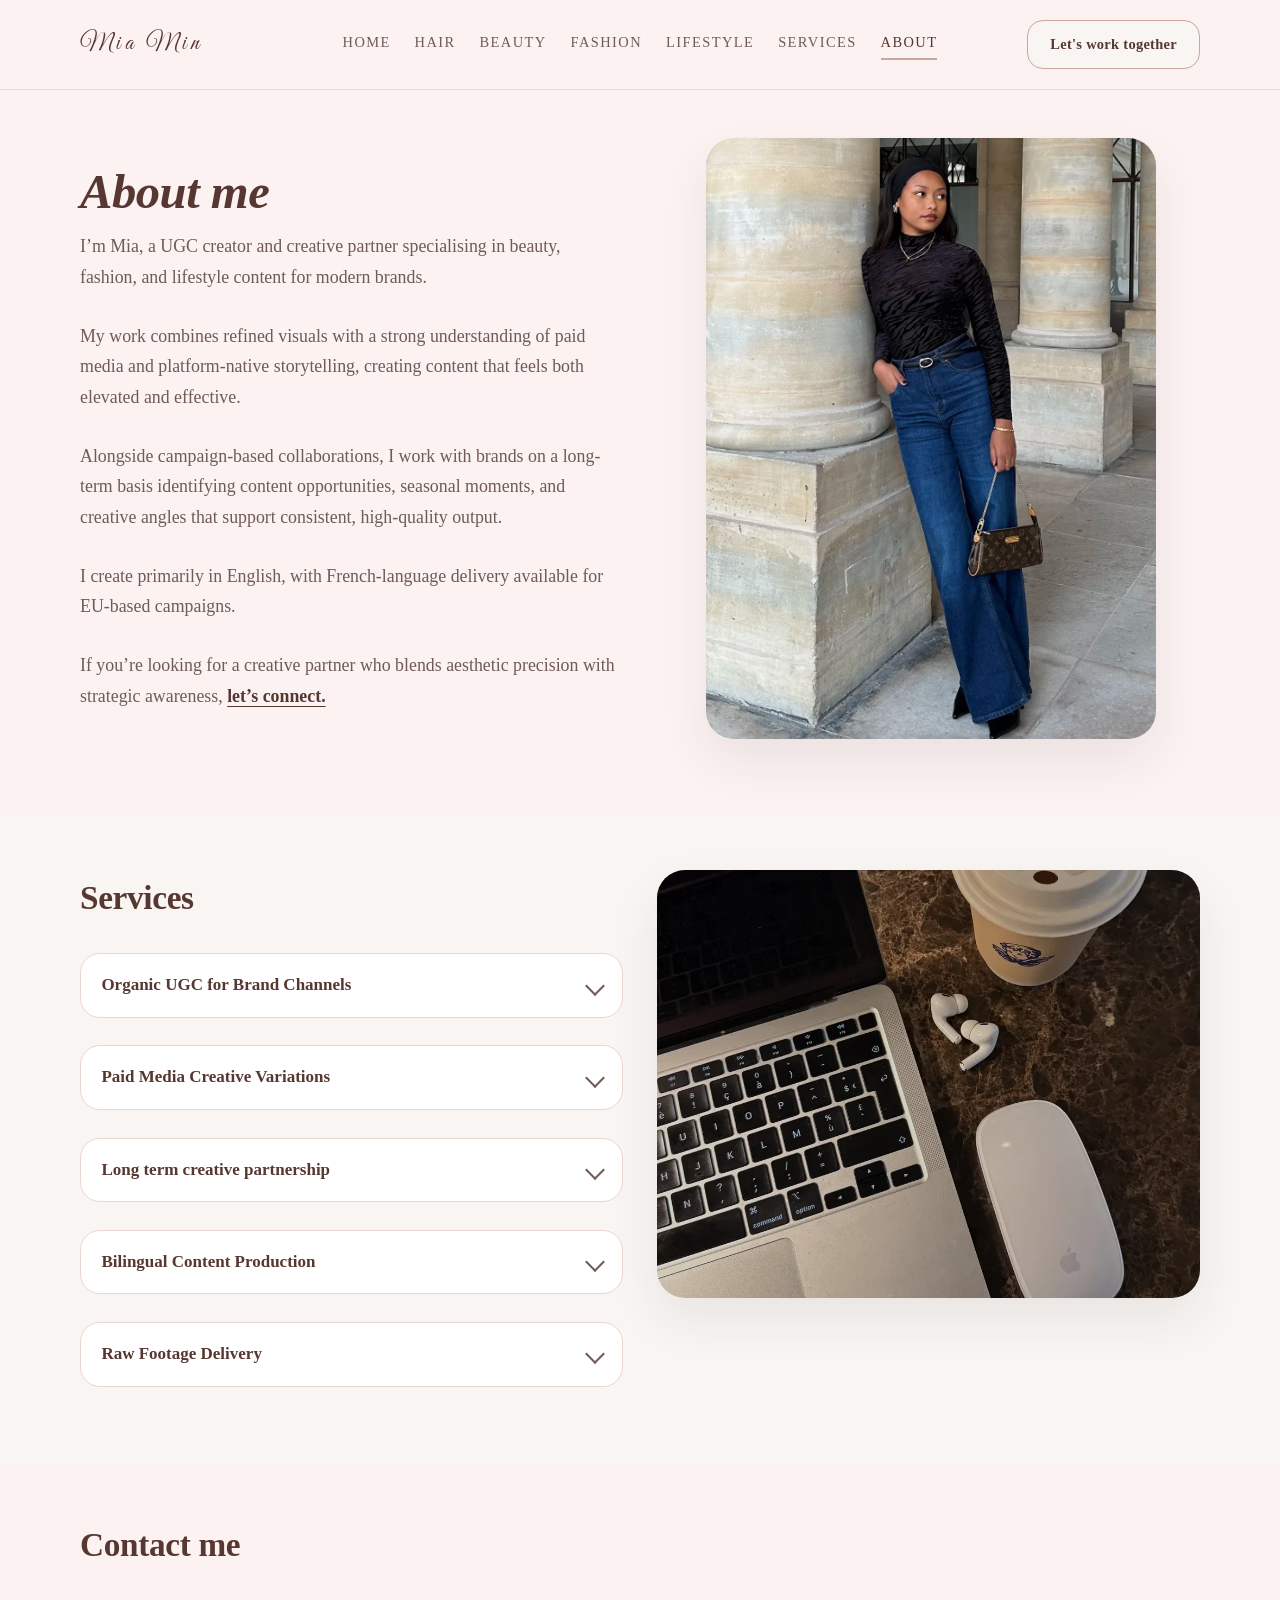
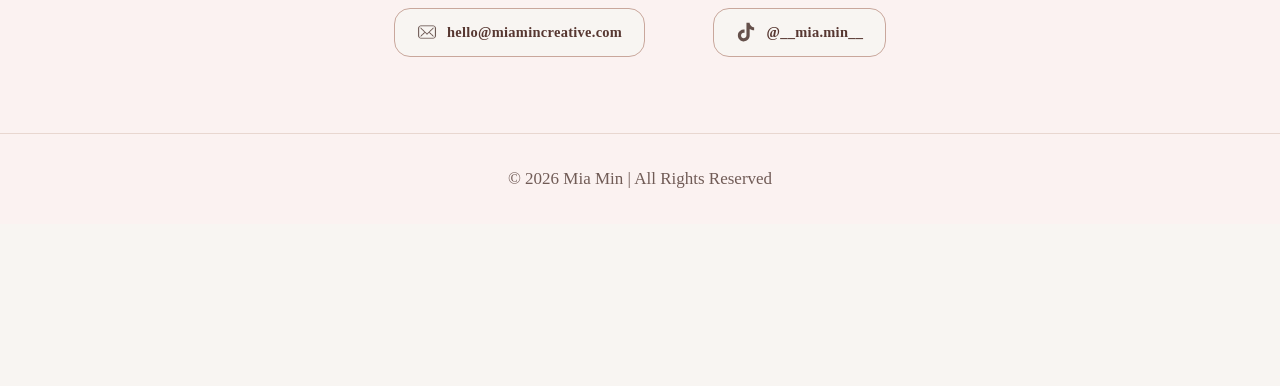
==== about.html @ bcc9f6f1 "big portfolio update" ====
<!DOCTYPE html>
<html lang="en">
<head>
  <meta charset="UTF-8" />
  <meta name="viewport" content="width=device-width, initial-scale=1.0" />
  <!-- Google tag (gtag.js) -->
  <script async src="https://www.googletagmanager.com/gtag/js?id=G-P4KPC04LGJ"></script>
  <script>
    window.dataLayer = window.dataLayer || [];
    function gtag(){dataLayer.push(arguments);}
    gtag('js', new Date());

    gtag('config', 'G-P4KPC04LGJ');
  </script>
  <title>Mia Min | About</title>
  <meta name="description" content="About Mia Min — UGC creator based in Paris specialising in beauty, hair and lifestyle content. Bilingual EN/FR, aesthetic precision combined with strategic awareness." />
  <link rel="icon" type="image/jpeg" href="media/Capture d’écran 2025-02-03 201057.png" />

  <link rel="preconnect" href="https://fonts.googleapis.com" />
  <link rel="preconnect" href="https://fonts.gstatic.com" crossorigin />
  <link rel="preload" href="https://fonts.googleapis.com/css2?family=Playfair+Display:ital,wght@0,400;0,500;0,600;0,700;1,700&display=swap" as="style" onload="this.onload=null;this.rel=’stylesheet’" />
  <noscript><link href="https://fonts.googleapis.com/css2?family=Playfair+Display:ital,wght@0,400;0,500;0,600;0,700;1,700&display=swap" rel="stylesheet" /></noscript>

  <link rel="preload" as="image" href="media/about_me.webp" />
  <link rel="stylesheet" href="css/styles.css" />
  <script src="site.js" defer></script>
</head>
<body data-page="about">
  <div data-component="header"></div>

  <main>
    <section id="about" class="section section-beige">
      <div class="about-container">
        <div class="about-text">
          <h1>About me</h1>
          <p>I’m Mia, a UGC creator and creative partner specialising in beauty, fashion, and lifestyle content for modern brands.</p>
          <p>
            My work combines refined visuals with a strong understanding of paid media and platform-native storytelling, creating content that feels both elevated and effective.
          </p>
          <p>
            Alongside campaign-based collaborations, I work with brands on a long-term basis identifying content opportunities, seasonal moments, and creative angles that support consistent, high-quality output.
          </p>
          <p>I create primarily in English, with French-language delivery available for EU-based campaigns.</p>
          <p>
            If you’re looking for a creative partner who blends aesthetic precision with strategic awareness,
            <a class="text-link" href="mailto:hello@miamincreative.com">let’s connect.</a>
          </p>
        </div>
        <div class="about-image">
          <img src="media/about_me.webp" alt="Mia Min portrait" width="1000" height="1334" fetchpriority="high" />
        </div>
      </div>
    </section>

    <section id="services" class="section section-cream">
      <div class="section-inner split">
        <div class="split-content">
          <h2>Services</h2>
          <div class="services-list">
          <details>
            <summary>Organic UGC for Brand Channels</summary>
            <div class="service-body">
              <p>Native-style vertical content designed for brand-owned social platforms.</p>
              <p><strong>Includes:</strong></p>
              <ul>
                <li>Tutorials and routines</li>
                <li>Soft review formats</li>
                <li>Trend participation</li>
                <li>Lifestyle integrations</li>
              </ul>
            </div>
          </details>

          <details>
            <summary>Paid Media Creative Variations</summary>
            <div class="service-body">
              <p>Creative iterations developed to support campaign testing and performance optimization.</p>
              <p><strong>Includes:</strong></p>
              <ul>
                <li>Alternate hooks</li>
                <li>Messaging variations</li>
                <li>CTA adjustments</li>
              </ul>
            </div>
          </details>

          <details>
            <summary>Long term creative partnership</summary>
            <div class="service-body">
              <p>Long-term content collaboration supported by proactive ideation and activation planning.</p>
              <p>
                I work closely with brands to identify content gaps, product opportunities, trend moments and calendar-based
                activations, contributing to creative proposals rather than working from fixed campaign briefs.
              </p>
              <p><strong>Includes:</strong></p>
              <ul>
                <li>Monthly content batches &amp; Ideation</li>
                <li>Concept proposals</li>
                <li>Seasonal &amp; trend-driven activations</li>
                <li>Product spotlight strategy</li>
                <li>Multi-platform usage</li>
              </ul>
            </div>
          </details>

          <details>
            <summary>Bilingual Content Production</summary>
            <div class="service-body">
              <p>Content delivered in English and French.</p>
            </div>
          </details>

          <details>
            <summary>Raw Footage Delivery</summary>
            <div class="service-body">
              <p>Unedited clips delivered for in-house editing and paid media optimization.</p>
              <p><strong>Includes:</strong></p>
              <ul>
                <li>Clean takes</li>
                <li>Alternate angles</li>
                <li>Extra B-roll</li>
              </ul>
            </div>
          </details>
          </div>
        </div>
        <div class="split-media">
          <picture>
            <source media="(max-width: 640px)" srcset="media/service_mobil.webp" />
            <img src="media/service.webp" alt="Mia Min portrait" width="1000" height="1250" loading="lazy" />
          </picture>
        </div>
      </div>
    </section>

    <section id="contact" class="section section-beige">
      <div class="section-inner">
        <div class="section-head">
          <h2>Contact me</h2>
        </div>
        <div class="contact-links">
          <a href="mailto:hello@miamincreative.com">
            <img src="media/free-mail-icon-142-thumb.png" alt="Email Icon" />
            <span>hello@miamincreative.com</span>
          </a>
          <a href="https://www.tiktok.com/@_mia.min_" target="_blank" rel="noopener">
            <img src="media/logo-tiktok.svg" alt="TikTok Icon" />
            <span>@__mia.min__</span>
          </a>
        </div>
      </div>
    </section>
  </main>

  <div data-component="footer"></div>
</body>
</html>
---- css/styles.css ----
/* base */
:root {
  --bg-light: #F8F5F2;
  --bg-dark: #FBF2F1;
  --bg: var(--bg-light);
  /* Text colors: change these two to update all text */
  --text-dark: #573731; 
  --text-light: #705b56;
  --text: var(--text-dark);
  --text-muted: var(--text-light);
  --accent: #c9a79c;
  --secondary: #e8d7d0;
  --header-height: 84px;
  --white: #ffffff;
  --line: rgba(74, 47, 42, 0.12);
  --shadow: 0 22px 50px rgba(43, 43, 43, 0.08);
  --radius-xl: 28px;
  --radius-lg: 20px;
  --radius-md: 14px;
  --radius-sm: 10px;
  --container: min(1120px, 90vw);
  --transition: 220ms ease;
  --font-display: "Playfair Display";
  --font-body: "Neue Haas Grotesk";
  --font-brand: "Brand Font 2";
}

@font-face {
  font-family: "Brand Font 2";
  src: url("brand-font-2.woff") format("woff"),
       url("Brand Font 2.ttf") format("truetype");
  font-weight: 400;
  font-style: normal;
  font-display: swap;
}

html {
  font-size: 17px;
}

* {
  box-sizing: border-box;
  margin: 0;
  padding: 0;
}

body {
  font-family: var(--font-body);
  background: var(--bg);
  color: var(--text);
  line-height: 1.7;
  padding-top: var(--header-height);
}

img,
video {
  display: block;
  width: 100%;
  height: auto;
}

a {
  color: inherit;
  text-decoration: none;
}

p {
  margin-bottom: 1rem;
  color: var(--text-muted);
}

p:last-child {
  margin-bottom: 0;
}

h1,
h2,
h3 {
  font-family: var(--font-display);
  font-style: normal;
  font-weight: 700;
  color: var(--text);
  letter-spacing: -0.01em;
}

h1 {
  font-size: clamp(2.6rem, 3.8vw, 3.6rem);
  line-height: 1.1;
  font-style: italic;
}

h2 {
  font-size: clamp(1.8rem, 2.6vw, 2.4rem);
  color: var(--text-dark);
}

h3 {
  font-size: 1.2rem;
}

section h1::first-letter,
section h2::first-letter,
section h3::first-letter {
  text-transform: uppercase;
}

/* layout */
main {
  overflow: hidden;
}

.section {
  padding: 3.2rem 0 4.5rem;
  scroll-margin-top: calc(var(--header-height) + 24px);
  color: var(--text);
}

#services.section {
  scroll-margin-top: calc(var(--header-height) - 30px);
}

.section-light {
  background: var(--bg-light);
}

.section-beige {
  background: var(--bg-dark);
  --text: var(--text-dark);
  --text-muted: var(--text-light);
}

.section-cream {
  background: var(--bg-light);
}

.text-white {
  --text: var(--text-light);
  --text-muted: var(--text-light);
}

#contact.section {
  background: var(--bg-light);
  --text: var(--text-dark);
  --text-muted: var(--text-light);
}

body[data-page="hair"] #contact.section {
  background: var(--bg-dark);
  --text: var(--text-dark);
  --text-muted: var(--text-light);
}

body[data-page="fashion"] #contact.section {
  background: var(--bg-light);
  --text: var(--text-dark);
  --text-muted: var(--text-light);
}

body[data-page="beauty"] #contact.section {
  background: var(--bg-dark);
  --text: var(--text-dark);
  --text-muted: var(--text-light);
}

body[data-page="about"] #contact.section {
  background: var(--bg-dark);
  --text: var(--text-dark);
  --text-muted: var(--text-light);
}

body[data-page="lifestyle"] #contact.section {
  background: var(--bg-dark);
  --text: var(--text-dark);
  --text-muted: var(--text-light);
}

.section-inner {
  width: var(--container);
  margin: 0 auto;
}

.section-head {
  max-width: 720px;
  margin-bottom: 2rem;
}

.section-head .tagline {
  font-size: 1.2rem;
  margin-top: 0.3rem;
  margin-bottom: 0;
}

.section-actions {
  margin-top: 2rem;
  display: flex;
  justify-content: flex-start;
}

.grid-3 {
  display: grid;
  grid-template-columns: repeat(auto-fit, minmax(240px, 1fr));
  gap: 1.5rem;
}

.eyebrow {
  text-transform: uppercase;
  letter-spacing: 0.2em;
  font-size: 0.72rem;
  color: var(--text-muted);
  margin-bottom: 0.6rem;
}

.hero .eyebrow {
  font-size: 0.9rem;
  letter-spacing: 0.24em;
  color: var(--text);
  font-weight: 600;
}

.hero {
  min-height: 70vh;
  display: flex;
  align-items: center;
}

.hero-grid {
  width: var(--container);
  margin: 0 auto;
  display: grid;
  grid-template-columns: minmax(0, 2fr) minmax(0, 3fr);
  column-gap: 3rem;
  row-gap: 0;
  align-items: center;
}

.hero-portrait {
  border-radius: var(--radius-xl);
  overflow: hidden;
  box-shadow: var(--shadow);
  background: transparent;
  padding: 0;
  margin: 1.6rem 0;
}

.hero-portrait img {
  border-radius: var(--radius-xl);
  width: 100%;
  height: auto;
  display: block;
}


.hero-content {
  display: flex;
  flex-direction: column;
  gap: 0.9rem;
}

.hero-content .tagline {
  margin: 0.6rem 0 0.2rem;
}

.hero-content .tagline:last-child {
  margin-bottom: 0;
}

.hero-content .intro {
  margin: 0;
}

.hero-marquee {
  grid-column: 1 / -1;
  margin-top: 0.4rem;
  min-width: 0;
}

body:not([data-page="home"]) .hero {
  padding-bottom: 2.5rem;
}

.logo-marquee {
  width: 100%;
  --logo-gap: clamp(1.6rem, 4vw, 3.2rem);
  --logo-width: 75px;
  --logo-height: auto;
  --logo-duration: 20s;
}

.logo-marquee--empty {
  display: none;
}

.logo-marquee__viewport {
  overflow: hidden;
  width: 100%;
}

.logo-marquee__track {
  display: flex;
  align-items: center;
  width: max-content;
  animation: logo-scroll var(--logo-duration, 28s) linear infinite;
  will-change: transform;
}

.logo-marquee__group {
  display: flex;
  align-items: center;
  gap: var(--logo-gap);
  padding-right: var(--logo-gap);
}

.logo-marquee__logo {
  height: var(--logo-height);
  width: var(--logo-width);
  object-fit: contain;
  flex: 0 0 auto;
}

@keyframes logo-scroll {
  from {
    transform: translate3d(0, 0, 0);
  }
  to {
    transform: translate3d(-50%, 0, 0);
  }
}

.hero-meta {
  display: flex;
  flex-wrap: wrap;
  gap: 0.6rem;
  margin-top: 0.6rem;
}

.hero-meta span {
  padding: 0.4rem 0.8rem;
  border-radius: 999px;
  background: var(--secondary);
  font-size: 1rem;
  font-style: italic;
}

.hero-actions {
  margin-top: 1.2rem;
  display: flex;
  flex-wrap: wrap;
  gap: 0.8rem;
}

@media (min-width: 901px) {
  body[data-page="home"] .hero-grid {
    grid-template-columns: minmax(0, 3fr) minmax(0, 3fr);
  }
}

body[data-page="home"] .hero-content h1 {
  font-size: clamp(3rem, 4.6vw, 4.2rem);
}

body[data-page="home"] .hero-content .tagline {
  font-size: 1.2rem;
}

body[data-page="home"] .hero-content .intro {
  max-width: 620px;
  font-size: 1.05rem;
}

body[data-page="hair"] .hero-content .tagline {
  font-size: 1.2rem;
}

body[data-page="hair"] .hero-content .intro {
  max-width: 620px;
  font-size: 1.05rem;
}

body[data-page="hair"] .site-header {
  background: var(--bg-dark);
}

body[data-page="hair"] .site-footer {
  background: var(--bg-dark);
  border-top-color: var(--secondary);
}

body[data-page="fashion"] .site-header {
  background: var(--bg-dark);
}

body[data-page="fashion"] .site-footer {
  background: var(--bg-light);
  border-top-color: var(--line);
}

body[data-page="beauty"] .site-header {
  background: var(--bg-dark);
}

body[data-page="beauty"] .logo-marquee {
  --logo-duration: 40s;
}

body[data-page="beauty"] .site-footer {
  background: var(--bg-dark);
  border-top-color: var(--secondary);
}

body[data-page="about"] .site-header {
  background: var(--bg-dark);
}

body[data-page="about"] .site-footer {
  background: var(--bg-dark);
  border-top-color: var(--secondary);
}

body[data-page="lifestyle"] .site-header {
  background: var(--bg-dark);
}

body[data-page="lifestyle"] .site-footer {
  background: var(--bg-dark);
  border-top-color: var(--secondary);
}

.split {
  display: grid;
  grid-template-columns: repeat(auto-fit, minmax(260px, 1fr));
  gap: 2rem;
  align-items: start;
}

.split-content {
  display: flex;
  flex-direction: column;
  gap: 1.6rem;
}

.split-media {
  border-radius: var(--radius-xl);
  overflow: hidden;
  background: var(--secondary);
  box-shadow: var(--shadow);
}

.split-media img {
  width: 100%;
  height: 100%;
  object-fit: cover;
}

/* components */
.button,
.button-outline {
  display: inline-flex;
  align-items: center;
  justify-content: center;
  padding: 0.8rem 1.5rem;
  border-radius: 16px;
  font-weight: 600;
  letter-spacing: 0.02em;
  transition: transform var(--transition), box-shadow var(--transition), background var(--transition);
}

.button {
  background: var(--accent);
  color: var(--text);
  box-shadow: 0 18px 30px rgba(201, 167, 156, 0.3);
}

.button:hover {
  transform: translateY(-2px);
}

.button-outline {
  border: 1px solid var(--accent);
  color: var(--text);
  background: transparent;
}

.tagline {
  font-size: 1.05rem;
  font-weight: 500;
}

.intro {
  max-width: 520px;
}

.text-link {
  color: var(--text);
  text-decoration: underline;
  text-underline-offset: 4px;
  font-weight: 600;
  transition: opacity var(--transition);
}

.text-link:hover {
  opacity: 0.75;
}

.brand-card,
.feature-card,
.callout,
.hero-card {
  background: var(--white);
  border-radius: var(--radius-lg);
  border: 1px solid var(--secondary);
  box-shadow: var(--shadow);
  --text: var(--text-dark);
  --text-muted: var(--text-light);
  color: var(--text);
}

.brand-card {
  padding: 1.5rem;
}

#brands .brand-card {
  background: transparent;
  border: none;
  box-shadow: none;
  padding: 0;
}

#brands .brand-grid {
  display: flex;
  flex-wrap: wrap;
  justify-content: center;
  gap: clamp(0.7rem, 1.6vw, 1.4rem);
  align-items: center;
}

#brands .brand-item {
  flex: 0 0 clamp(100px, 15vw, 170px);
}

.brand-grid {
  display: grid;
  grid-template-columns: repeat(6, minmax(0, 1fr));
  gap: clamp(0.7rem, 1.6vw, 1.4rem);
  align-items: center;
  list-style: none;
  margin: 0;
  padding: 0;
}

.brand-item {
  display: flex;
  align-items: center;
  justify-content: center;
  min-height: clamp(56px, 6.5vw, 84px);
  padding: 0.35rem 0.6rem;
}

.brand-logo {
  width: auto;
  height: auto;
  max-width: 100%;
  max-height: 100%;
  object-fit: contain;
}

.feature-card {
  padding: 1.8rem;
  display: flex;
  flex-direction: column;
  gap: 0.8rem;
}

.category-thumb {
  width: 100%;
  height: 140px;
  object-fit: cover;
  border-radius: var(--radius-md);
}

.hero-card {
  padding: 1.8rem;
}

.feature-card a {
  font-weight: 600;
  color: var(--text);
}

.callout {
  padding: 1.6rem;
}

.case-grid {
  display: grid;
  grid-template-columns: repeat(auto-fit, minmax(260px, 1fr));
  gap: 1.5rem;
  align-items: start;
}

.case-grid p {
  font-size: 1.05rem;
  margin-bottom: 0.4rem;
}

.case-highlight {
  background: var(--secondary);
  border-radius: var(--radius-lg);
  padding: 1.4rem;
  --text: var(--text-dark);
  --text-muted: var(--text-light);
  color: var(--text);
}

.case-highlight-title {
  font-weight: 600;
  margin-bottom: 0.4rem;
}

.services-list {
  display: grid;
  gap: 1.6rem;
}

.services-list details {
  background: var(--white);
  border-radius: var(--radius-lg);
  border: 1px solid var(--secondary);
  padding: 1rem 1.2rem;
  --text: var(--text-dark);
  --text-muted: var(--text-light);
}

.services-list summary {
  list-style: none;
  cursor: pointer;
  font-weight: 600;
  color: var(--text);
  display: flex;
  align-items: center;
  justify-content: space-between;
  gap: 1.6rem;
}

.services-list summary::-webkit-details-marker {
  display: none;
}

.services-list summary::after {
  content: "";
  width: 12px;
  height: 12px;
  border-right: 2px solid var(--text-muted);
  border-bottom: 2px solid var(--text-muted);
  transform: rotate(45deg);
  transition: transform var(--transition);
}

.services-list details[open] summary::after {
  transform: rotate(-135deg);
}

.services-list .service-body {
  padding-top: 0.9rem;
}

.services-list ul {
  padding-left: 1.2rem;
  color: var(--text-muted);
}

.services-list li {
  margin-bottom: 0.4rem;
}

.contact-links {
  display: flex;
  flex-wrap: wrap;
  gap: 4rem;
  align-items: center;
  justify-content: center;
  --contact-text: var(--text-dark);
}

.hero-contact {
  display: inline-flex;
  flex-direction: column;
  align-items: center;
  align-self: flex-end;
  gap: 0.8rem;
  margin-top: 4rem;
}

.hero-tiktok {
  display: inline-flex;
  align-items: center;
  justify-content: center;
  width: 48px;
  height: 48px;
  border-radius: 50%;
  border: 1.5px solid var(--text);
  background: transparent;
  transition: background 0.25s, border-color 0.25s;
}

.hero-tiktok img {
  width: 24px;
  height: 24px;
  object-fit: contain;
  transition: filter 0.25s;
}

.hero-tiktok:hover {
  background: #c4856a;;
  border-color: #f0e9e7;
}

.hero-tiktok:hover img {
  filter: invert(79%) sepia(30%) saturate(400%) hue-rotate(300deg) brightness(115%) contrast(100%);
}

.hero-mail-link {
  font-size: 0.9rem;
  color: var(--text);
  text-decoration: underline;
  text-underline-offset: 3px;
}

.hero-mail-link:hover {
  color: #6b3f2a;
}

.contact-links a {
  display: inline-flex;
  align-items: center;
  gap: 0.6rem;
  padding: 0.65rem 1.3rem;
  border-radius: 16px;
  border: 1px solid var(--accent);
  background: var(--bg-light);
  font-size: 0.85rem;
  font-weight: 600;
  color: var(--text);
  letter-spacing: 0.02em;
  transition: background var(--transition), color var(--transition);
}

.contact-links a:hover {
  background: #e4cfc6;
  color: var(--text-dark);
}

.contact-links img {
  width: 20px;
  height: 20px;
  object-fit: contain;
  border-radius: 0;
}

/* navigation */
.site-header {
  position: fixed;
  top: 0;
  left: 0;
  right: 0;
  z-index: 50;
  background: var(--bg-light);
  border-bottom: 1px solid var(--line);
  transition: box-shadow var(--transition);
  color: var(--text);
}

.site-header.is-scrolled {
  box-shadow: 0 12px 30px rgba(43, 43, 43, 0.12);
}

.nav-shell {
  width: var(--container);
  margin: 0 auto;
  display: grid;
  grid-template-columns: minmax(0, 1fr) auto minmax(0, 1fr);
  align-items: center;
  padding: 1.2rem 0;
  gap: 1.5rem;
  position: relative;
  min-height: var(--header-height);
}

.nav-left {
  display: inline-flex;
  align-items: center;
  gap: 1.6rem;
  justify-self: start;
}

.brand {
  font-family: var(--font-brand), var(--font-display);
  font-size: 1.4rem;
  letter-spacing: 0.18em;
  text-transform: none;
  transition: opacity var(--transition), visibility var(--transition);
}

body[data-page="home"] .site-header:not(.is-scrolled) .brand {
  opacity: 0;
  visibility: hidden;
  pointer-events: none;
}

.nav-links {
  display: flex;
  align-items: center;
  gap: 1.4rem;
  justify-self: center;
}

.nav-links a {
  font-size: 0.85rem;
  text-transform: uppercase;
  letter-spacing: 0.1em;
  color: var(--text-muted);
  padding-bottom: 0.2rem;
  border-bottom: 2px solid transparent;
  transition: color var(--transition), border-color var(--transition);
}

.nav-links a:hover,
.nav-links a.active {
  color: var(--text);
  border-color: var(--accent);
}

.nav-right {
  display: inline-flex;
  align-items: center;
  gap: 0.8rem;
  justify-self: end;
}

.header-cta:hover {
  background: #f3b6c6;
}

.header-cta {
  font-size: 0.85rem;
  padding: 0.65rem 1.3rem;
  background: var(--bg-light);
  color: var(--text);
  border: 1px solid var(--accent);
  box-shadow: none;
}

.header-cta:hover {
  background: #e4cfc6;
  color: var(--text-dark);
}

.nav-toggle {
  display: none;
  background: transparent;
  border: 1px solid var(--secondary);
  border-radius: 999px;
  padding: 0.5rem 1rem;
  font-size: 0.8rem;
  letter-spacing: 0.08em;
  text-transform: uppercase;
  color: var(--text);
}

.site-footer {
  border-top: 1px solid var(--line);
  padding: 1.8rem 0;
  background: var(--bg-light);
}

.site-footer p {
  width: var(--container);
  margin: 0 auto;
  text-align: center;
  color: var(--text-muted);
}

/* projects */
.project-grid {
  display: grid;
  grid-template-columns: repeat(4, minmax(0, 1fr));
  gap: 1.4rem;
}

.project-grid.featured-grid {
  grid-template-columns: repeat(4, minmax(0, 1fr));
  gap: 0.7rem;
}

.project-grid.spaced {
  margin-top: 2rem;
}

.project-card {
  background: var(--white);
  border-radius: var(--radius-lg);
  border: 1px solid var(--secondary);
  padding: 1rem;
  display: flex;
  flex-direction: column;
  gap: 0.8rem;
  box-shadow: var(--shadow);
  --text: var(--text-dark);
  --text-muted: var(--text-light);
  color: var(--text);
  text-align: center;
  align-items: center;
}

.project-card h3 {
  font-size: 1.05rem;
  font-weight: 500;
}

.project-card p {
  margin-bottom: 0;
  color: var(--text-muted);
  width: 100%;
}

.project-card.featured {
  padding: 0.9rem;
}

.project-card h3 {
  width: 100%;
}

body[data-page="about"] .text-link {
  color: var(--text);
}

.project-card.featured h3 {
  font-size: 1.2rem;
}

.video-card {
  border-radius: var(--radius-md);
  overflow: hidden;
  background: var(--secondary);
  aspect-ratio: 9 / 16;
}

.video-card video {
  width: 100%;
  height: 100%;
  object-fit: contain;
}

.project-card.featured {
  align-items: stretch;
}

.project-card.featured .video-card {
  aspect-ratio: auto;
  height: auto;
}

.project-card.featured .text-link {
  text-align: center;
  margin-top: 0.6rem;
}

.project-metrics {
  border-radius: 0;
  border: none;
}

.about-container {
  width: var(--container);
  margin: 0 auto;
  display: grid;
  grid-template-columns: repeat(2, minmax(0, 1fr));
  gap: 2.5rem;
  align-items: center;
}

.about-text {
  display: flex;
  flex-direction: column;
  gap: 0.7rem;
  font-size: 1.05rem;
}

.about-image {
  border-radius: var(--radius-xl);
  overflow: hidden;
  background: var(--secondary);
  box-shadow: var(--shadow);
  max-width: 450px;
  justify-self: center;
}

.about-image img {
  width: 100%;
  height: auto;
}

/* responsive */
@media (max-width: 1024px) {
  .project-grid {
    grid-template-columns: repeat(2, minmax(0, 1fr));
  }

  .project-grid.featured-grid {
    grid-template-columns: repeat(2, minmax(0, 1fr));
  }

  .brand-grid {
    grid-template-columns: repeat(4, minmax(0, 1fr));
  }
}

@media (max-width: 900px) {
  :root {
    --header-height: 76px;
  }

  html {
    font-size: 16px;
  }

  .hero {
    min-height: auto;
    padding: 3rem 0;
  }

  .hero-grid {
    grid-template-columns: 1fr;
    gap: 1.8rem;
  }

  .hero-portrait {
    max-height: 380px;
    overflow: hidden;
  }

  .hero-portrait img {
    width: 100%;
    height: auto;
    display: block;
  }

  .hero-contact {
    margin-top: 2rem;
  }

  .section {
    padding: 2.8rem 0 4rem;
  }

  .nav-toggle {
    display: inline-flex;
  }

  .nav-links {
    position: absolute;
    top: calc(100% + 0.4rem);
    left: auto;
    right: 5vw;
    background: var(--bg-light);
    border: 1px solid var(--line);
    border-radius: var(--radius-sm);
    box-shadow: var(--shadow);
    padding: 0.7rem 1.1rem 0.9rem;
    flex-direction: column;
    align-items: center;
    display: none;
    min-width: 130px;
  }

  .site-header.nav-open .nav-links {
    display: flex;
  }

  .nav-shell {
    grid-template-columns: 1fr auto;
  }

  .nav-right {
    gap: 0.5rem;
  }

  .header-cta {
    padding: 0.55rem 1.1rem;
  }

  .about-container {
    grid-template-columns: 1fr;
  }

  .brand-grid {
    grid-template-columns: repeat(3, minmax(0, 1fr));
  }

  .split-media {
    max-height: 400px;
  }
}

@media (max-width: 640px) {
  html {
    font-size: 15px;
  }

  .hero {
    padding-top: 1.2rem;
  }

  body[data-page="home"] .hero-contact {
    display: none;
  }

  .project-grid {
    grid-template-columns: repeat(2, minmax(0, 1fr));
  }

  .project-grid.featured-grid {
    grid-template-columns: repeat(2, minmax(0, 1fr));
    gap: 0.5rem;
  }

  .section {
    padding: 2.2rem 0 3rem;
  }

  .section-head {
    margin-bottom: 1.4rem;
  }

  .brand-grid {
    grid-template-columns: repeat(3, minmax(0, 1fr));
  }

  .brand-item {
    min-height: 60px;
    padding: 0.3rem 0.4rem;
  }

  .contact-links {
    gap: 1.5rem;
    flex-direction: column;
    align-items: center;
  }

  .hero-meta {
    flex-direction: column;
    gap: 0.4rem;
  }

  .hero-meta span {
    font-size: 0.9rem;
  }

  .hero-contact {
    margin-top: 1.5rem;
  }

  .split-media {
    max-height: 280px;
  }

  .case-grid p {
    font-size: 1rem;
  }

  .section-head .tagline {
    font-size: 1.05rem;
  }

  .project-card {
    padding: 0.8rem;
    gap: 0.6rem;
  }
}

/* small phones */
@media (max-width: 480px) {
  html {
    font-size: 14px;
  }

  /* hide CTA button — too cramped in header */
  .header-cta {
    display: none;
  }

  .hero-portrait {
    max-height: 420px;
  }

  .hero-content {
    gap: 0.7rem;
  }

  body[data-page="home"] .hero-content h1 {
    font-size: 2.6rem;
  }

  .hero-contact {
    margin-top: 1.2rem;
  }

  /* two columns for featured videos on small phones */
  .project-grid.featured-grid {
    grid-template-columns: repeat(2, minmax(0, 1fr));
    gap: 0.5rem;
  }

  .brand-grid {
    grid-template-columns: repeat(3, minmax(0, 1fr));
  }

  .brand-item {
    min-height: 52px;
  }

  .section {
    padding: 1.8rem 0 2.6rem;
  }

  .section-head {
    margin-bottom: 1.2rem;
  }
}

/* very small phones (iPhone SE, small Androids) */
@media (max-width: 380px) {
  html {
    font-size: 13px;
  }

  .hero-portrait {
    max-height: 380px;
  }

  .section {
    padding: 1.6rem 0 2.2rem;
  }

  .brand-grid {
    grid-template-columns: repeat(2, minmax(0, 1fr));
  }

  .brand-item {
    min-height: 50px;
  }

  .project-card {
    padding: 0.6rem;
  }
}

/* large screens */
@media (min-width: 1440px) {
  :root {
    --container: min(1340px, 88vw);
    --header-height: 90px;
  }

  html {
    font-size: 18px;
  }

  .hero {
    min-height: 75vh;
  }

  .hero-grid {
    column-gap: 5rem;
  }

  .section {
    padding: 4rem 0 6rem;
  }

  .project-grid {
    gap: 1.8rem;
  }

  .brand-grid {
    grid-template-columns: repeat(6, minmax(0, 1fr));
  }

  .brand-item {
    min-height: 110px;
    padding: 0.5rem 1rem;
  }

  .logo-marquee {
    --logo-width: 90px;
  }

}

@media (min-width: 1920px) {
  :root {
    --container: min(1680px, 86vw);
  }

  html {
    font-size: 19px;
  }

  .hero {
    min-height: 80vh;
  }

  .hero-grid {
    column-gap: 7rem;
  }

  .section {
    padding: 5rem 0 7rem;
  }

  .project-grid {
    gap: 2rem;
  }

  .brand-grid {
    grid-template-columns: repeat(8, minmax(0, 1fr));
  }

  .brand-item {
    min-height: 130px;
    padding: 0.6rem 1.2rem;
  }

  .logo-marquee {
    --logo-width: 100px;
    --logo-duration: 30s;
  }

}

@media (prefers-reduced-motion: reduce) {
  * {
    transition: none !important;
  }

  .logo-marquee__track {
    animation: none;
    transform: translateX(0);
  }

  .logo-marquee__viewport {
    overflow-x: auto;
  }
}
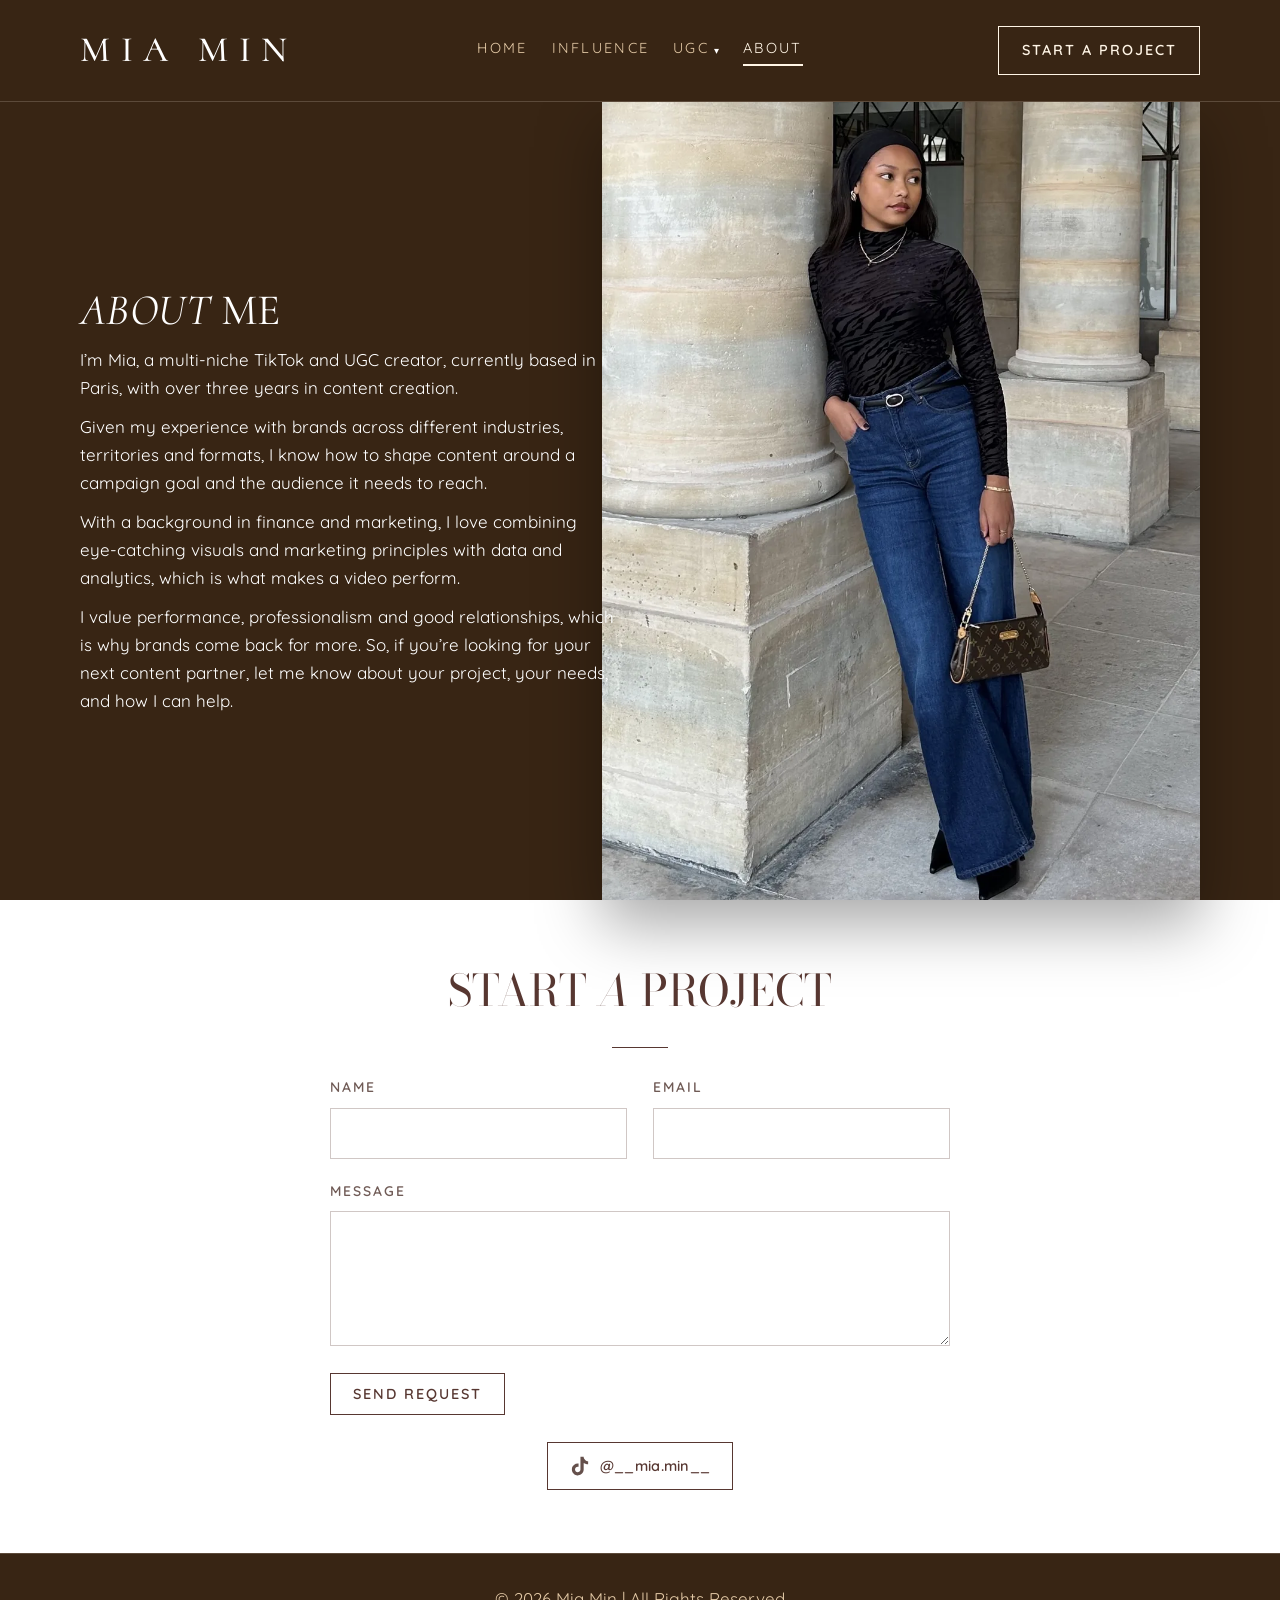
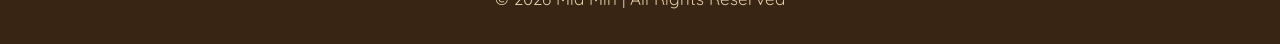
==== commit 6a0ba748: "Site update: new pages, SEO, request page, mobile heroes - Influence and UGC pages, espresso theme, " ====
--- a/about.html
+++ b/about.html
@@ -12,137 +12,151 @@
 
     gtag('config', 'G-P4KPC04LGJ');
   </script>
-  <title>Mia Min | About</title>
-  <meta name="description" content="About Mia Min — UGC creator based in Paris specialising in beauty, hair and lifestyle content. Bilingual EN/FR, aesthetic precision combined with strategic awareness." />
+  <title>About Mia Min | Bilingual Content Creator in Paris</title>
+  <meta name="description" content="Mia Min is a multi-niche TikTok and brand content creator in Paris, with 3+ years of experience and a background in finance and marketing. English &amp; French." />
+  <link rel="canonical" href="https://miamincreative.com/about.html" />
+  <meta property="og:type" content="profile" />
+  <meta property="og:site_name" content="Mia Min" />
+  <meta property="og:locale" content="en_US" />
+  <meta property="og:locale:alternate" content="fr_FR" />
+  <meta property="og:url" content="https://miamincreative.com/about.html" />
+  <meta property="og:title" content="About Mia Min | Bilingual Content Creator in Paris" />
+  <meta property="og:description" content="Mia Min is a multi-niche TikTok and brand content creator in Paris, with 3+ years of experience and a background in finance and marketing. English &amp; French." />
+  <meta property="og:image" content="https://miamincreative.com/media/og-image.jpg" />
+  <meta property="og:image:width" content="1200" />
+  <meta property="og:image:height" content="630" />
+  <meta property="og:image:alt" content="Mia Min, beauty, fashion and lifestyle content creator in Paris" />
+  <meta name="twitter:card" content="summary_large_image" />
+  <meta name="twitter:title" content="About Mia Min | Bilingual Content Creator in Paris" />
+  <meta name="twitter:description" content="Mia Min is a multi-niche TikTok and brand content creator in Paris, with 3+ years of experience and a background in finance and marketing. English &amp; French." />
+  <meta name="twitter:image" content="https://miamincreative.com/media/og-image.jpg" />
+  <script type="application/ld+json">
+  {
+    "@context": "https://schema.org",
+    "@graph": [
+      {
+        "@type": "ProfilePage",
+        "url": "https://miamincreative.com/about.html",
+        "name": "About Mia Min | Bilingual Content Creator in Paris",
+        "description": "Mia Min is a multi-niche TikTok and brand content creator in Paris, with 3+ years of experience and a background in finance and marketing. English & French.",
+        "isPartOf": {
+          "@id": "https://miamincreative.com/#website"
+        },
+        "about": {
+          "@id": "https://miamincreative.com/#mia-min"
+        },
+        "mainEntity": {
+          "@id": "https://miamincreative.com/#mia-min"
+        }
+      },
+      {
+        "@type": "BreadcrumbList",
+        "itemListElement": [
+          {
+            "@type": "ListItem",
+            "position": 1,
+            "name": "Home",
+            "item": "https://miamincreative.com/"
+          },
+          {
+            "@type": "ListItem",
+            "position": 2,
+            "name": "About",
+            "item": "https://miamincreative.com/about.html"
+          }
+        ]
+      },
+      {
+        "@type": "Person",
+        "@id": "https://miamincreative.com/#mia-min",
+        "name": "Mia Min",
+        "url": "https://miamincreative.com/",
+        "image": "https://miamincreative.com/media/home_hero.webp",
+        "jobTitle": "Beauty, Fashion & Lifestyle Content Creator",
+        "description": "Paris-based bilingual (English/French) TikTok creator making brand partnerships and ad-ready video content for beauty, hair, fashion and lifestyle brands.",
+        "email": "mailto:hello@miamincreative.com",
+        "address": {
+          "@type": "PostalAddress",
+          "addressLocality": "Paris",
+          "addressCountry": "FR"
+        },
+        "knowsLanguage": [
+          "en",
+          "fr"
+        ],
+        "knowsAbout": [
+          "Beauty content",
+          "Hair content",
+          "Skincare content",
+          "Fashion content",
+          "Lifestyle content",
+          "TikTok marketing",
+          "Influencer marketing",
+          "User-generated content",
+          "Video ads"
+        ],
+        "sameAs": [
+          "https://www.tiktok.com/@_mia.min_"
+        ]
+      }
+    ]
+  }
+  </script>
   <link rel="icon" type="image/jpeg" href="media/Capture d’écran 2025-02-03 201057.png" />
 
   <link rel="preconnect" href="https://fonts.googleapis.com" />
   <link rel="preconnect" href="https://fonts.gstatic.com" crossorigin />
-  <link rel="preload" href="https://fonts.googleapis.com/css2?family=Playfair+Display:ital,wght@0,400;0,500;0,600;0,700;1,700&display=swap" as="style" onload="this.onload=null;this.rel=’stylesheet’" />
-  <noscript><link href="https://fonts.googleapis.com/css2?family=Playfair+Display:ital,wght@0,400;0,500;0,600;0,700;1,700&display=swap" rel="stylesheet" /></noscript>
+  <link rel="preload" href="https://fonts.googleapis.com/css2?family=Parisienne&family=Playfair+Display+SC:wght@400;700;900&family=Cormorant:ital,wght@0,400;0,500;0,600;0,700;1,500;1,700&family=Great+Vibes&family=Quicksand:wght@400;500;600;700&family=Bodoni+Moda+SC:ital,wght@0,400;0,500;0,600;0,700;1,400&display=swap" as="style" onload="this.onload=null;this.rel='stylesheet'" />
+  <noscript><link href="https://fonts.googleapis.com/css2?family=Parisienne&family=Playfair+Display+SC:wght@400;700;900&family=Cormorant:ital,wght@0,400;0,500;0,600;0,700;1,500;1,700&family=Great+Vibes&family=Quicksand:wght@400;500;600;700&family=Bodoni+Moda+SC:ital,wght@0,400;0,500;0,600;0,700;1,400&display=swap" rel="stylesheet" /></noscript>
 
   <link rel="preload" as="image" href="media/about_me.webp" />
   <link rel="stylesheet" href="css/styles.css" />
+  <link rel="stylesheet" href="css/index-theme.css" />
   <script src="site.js" defer></script>
 </head>
-<body data-page="about">
+<body data-page="about" data-header="simple" data-theme="espresso">
   <div data-component="header"></div>
 
   <main>
-    <section id="about" class="section section-beige">
-      <div class="about-container">
-        <div class="about-text">
-          <h1>About me</h1>
-          <p>I’m Mia, a UGC creator and creative partner specialising in beauty, fashion, and lifestyle content for modern brands.</p>
-          <p>
-            My work combines refined visuals with a strong understanding of paid media and platform-native storytelling, creating content that feels both elevated and effective.
-          </p>
-          <p>
-            Alongside campaign-based collaborations, I work with brands on a long-term basis identifying content opportunities, seasonal moments, and creative angles that support consistent, high-quality output.
-          </p>
-          <p>I create primarily in English, with French-language delivery available for EU-based campaigns.</p>
-          <p>
-            If you’re looking for a creative partner who blends aesthetic precision with strategic awareness,
-            <a class="text-link" href="mailto:hello@miamincreative.com">let’s connect.</a>
-          </p>
+    <section id="about" class="hero section-cream">
+      <div class="hero-grid hero-grid--reverse">
+        <div class="hero-content about-text">
+          <h1><em>About</em> Me</h1>
+          <p>I’m Mia, a multi-niche TikTok and UGC creator, currently based in Paris, with over three years in content creation.</p>
+          <p>Given my experience with brands across different industries, territories and formats, I know how to shape content around a campaign goal and the audience it needs to reach.</p>
+          <p>With a background in finance and marketing, I love combining eye-catching visuals and marketing principles with data and analytics, which is what makes a video perform.</p>
+          <p>I value performance, professionalism and good relationships, which is why brands come back for more. So, if you’re looking for your next content partner, let me know about your project, your needs, and how I can help.</p>
         </div>
-        <div class="about-image">
-          <img src="media/about_me.webp" alt="Mia Min portrait" width="1000" height="1334" fetchpriority="high" />
+        <div class="hero-portrait">
+          <img src="media/about_hero.webp" alt="Mia in a black top and wide-leg jeans leaning on a stone column in a Paris arcade" width="1000" height="1334" fetchpriority="high" />
         </div>
       </div>
     </section>
 
-    <section id="services" class="section section-cream">
-      <div class="section-inner split">
-        <div class="split-content">
-          <h2>Services</h2>
-          <div class="services-list">
-          <details>
-            <summary>Organic UGC for Brand Channels</summary>
-            <div class="service-body">
-              <p>Native-style vertical content designed for brand-owned social platforms.</p>
-              <p><strong>Includes:</strong></p>
-              <ul>
-                <li>Tutorials and routines</li>
-                <li>Soft review formats</li>
-                <li>Trend participation</li>
-                <li>Lifestyle integrations</li>
-              </ul>
-            </div>
-          </details>
-
-          <details>
-            <summary>Paid Media Creative Variations</summary>
-            <div class="service-body">
-              <p>Creative iterations developed to support campaign testing and performance optimization.</p>
-              <p><strong>Includes:</strong></p>
-              <ul>
-                <li>Alternate hooks</li>
-                <li>Messaging variations</li>
-                <li>CTA adjustments</li>
-              </ul>
-            </div>
-          </details>
-
-          <details>
-            <summary>Long term creative partnership</summary>
-            <div class="service-body">
-              <p>Long-term content collaboration supported by proactive ideation and activation planning.</p>
-              <p>
-                I work closely with brands to identify content gaps, product opportunities, trend moments and calendar-based
-                activations, contributing to creative proposals rather than working from fixed campaign briefs.
-              </p>
-              <p><strong>Includes:</strong></p>
-              <ul>
-                <li>Monthly content batches &amp; Ideation</li>
-                <li>Concept proposals</li>
-                <li>Seasonal &amp; trend-driven activations</li>
-                <li>Product spotlight strategy</li>
-                <li>Multi-platform usage</li>
-              </ul>
-            </div>
-          </details>
-
-          <details>
-            <summary>Bilingual Content Production</summary>
-            <div class="service-body">
-              <p>Content delivered in English and French.</p>
-            </div>
-          </details>
-
-          <details>
-            <summary>Raw Footage Delivery</summary>
-            <div class="service-body">
-              <p>Unedited clips delivered for in-house editing and paid media optimization.</p>
-              <p><strong>Includes:</strong></p>
-              <ul>
-                <li>Clean takes</li>
-                <li>Alternate angles</li>
-                <li>Extra B-roll</li>
-              </ul>
-            </div>
-          </details>
-          </div>
-        </div>
-        <div class="split-media">
-          <picture>
-            <source media="(max-width: 640px)" srcset="media/service_mobil.webp" />
-            <img src="media/service.webp" alt="Mia Min portrait" width="1000" height="1250" loading="lazy" />
-          </picture>
-        </div>
-      </div>
-    </section>
-
-    <section id="contact" class="section section-beige">
+    <section id="contact" class="section section-beige text-white">
       <div class="section-inner">
         <div class="section-head">
-          <h2>Contact me</h2>
+          <h2>Start <em>a</em> Project</h2>
         </div>
+        <form class="contact-form" id="contact-form">
+          <div class="contact-form__row">
+            <label class="contact-form__field">
+              <span>Name</span>
+              <input type="text" name="name" autocomplete="name" required />
+            </label>
+            <label class="contact-form__field">
+              <span>Email</span>
+              <input type="email" name="email" autocomplete="email" required />
+            </label>
+          </div>
+          <label class="contact-form__field">
+            <span>Message</span>
+            <textarea name="message" rows="5" required></textarea>
+          </label>
+          <button type="submit" class="button header-cta">Send Request</button>
+          <p class="contact-form__status" role="status" aria-live="polite"></p>
+        </form>
         <div class="contact-links">
-          <a href="mailto:hello@miamincreative.com">
-            <img src="media/free-mail-icon-142-thumb.png" alt="Email Icon" />
-            <span>hello@miamincreative.com</span>
-          </a>
           <a href="https://www.tiktok.com/@_mia.min_" target="_blank" rel="noopener">
             <img src="media/logo-tiktok.svg" alt="TikTok Icon" />
             <span>@__mia.min__</span>
--- a/css/styles.css
+++ b/css/styles.css
@@ -6,6 +6,10 @@
   /* Text colors: change these two to update all text */
   --text-dark: #573731; 
   --text-light: #705b56;
+  --logo-tint: var(--text-dark); /* single color for all brand logos */
+  --logo-fill: #ffffff; /* light fills inside two-tone logos */
+  --logo-tint-on-dark: #ffffff; /* same, for logos on dark sections */
+  --logo-fill-on-dark: #382514;
   --text: var(--text-dark);
   --text-muted: var(--text-light);
   --accent: #c9a79c;
@@ -20,9 +24,9 @@
   --radius-sm: 10px;
   --container: min(1120px, 90vw);
   --transition: 220ms ease;
-  --font-display: "Playfair Display";
+  --font-display: "Fraunces";
   --font-body: "Neue Haas Grotesk";
-  --font-brand: "Brand Font 2";
+  --font-brand: "Great Vibes", cursive;
 }
 
 @font-face {
@@ -233,6 +237,11 @@
   align-items: center;
 }
 
+/* Same hero component, mirrored: text first (left), portrait second (right) */
+.hero-grid--reverse {
+  grid-template-columns: minmax(0, 3fr) minmax(0, 2fr);
+}
+
 .hero-portrait {
   border-radius: var(--radius-xl);
   overflow: hidden;
@@ -256,25 +265,13 @@
   gap: 0.9rem;
 }
 
-.hero-content .tagline {
-  margin: 0.6rem 0 0.2rem;
-}
-
-.hero-content .tagline:last-child {
-  margin-bottom: 0;
-}
-
-.hero-content .intro {
-  margin: 0;
-}
-
 .hero-marquee {
   grid-column: 1 / -1;
   margin-top: 0.4rem;
   min-width: 0;
 }
 
-body:not([data-page="home"]) .hero {
+body:not([data-page="home"]):not([data-page="ugc"]):not([data-page="influence"]) .hero {
   padding-bottom: 2.5rem;
 }
 
@@ -317,6 +314,37 @@
   flex: 0 0 auto;
 }
 
+.logo-marquee__logo--tinted {
+  filter: url(#logo-tint);
+}
+
+.logo-marquee__logo--duo {
+  filter: url(#logo-tint-duo);
+}
+
+.logo-tint-defs {
+  position: absolute;
+  width: 0;
+  height: 0;
+  overflow: hidden;
+}
+
+.logo-tint-ink {
+  flood-color: var(--logo-tint);
+}
+
+.logo-tint-fill {
+  flood-color: var(--logo-fill);
+}
+
+.logo-tint-ink-on-dark {
+  flood-color: var(--logo-tint-on-dark);
+}
+
+.logo-tint-fill-on-dark {
+  flood-color: var(--logo-fill-on-dark);
+}
+
 @keyframes logo-scroll {
   from {
     transform: translate3d(0, 0, 0);
@@ -349,80 +377,16 @@
 }
 
 @media (min-width: 901px) {
-  body[data-page="home"] .hero-grid {
+  body[data-page="home"] .hero-grid,
+  body[data-page="ugc"] .hero-grid,
+  body[data-page="influence"] .hero-grid,
+  body[data-page="about"] .hero-grid {
     grid-template-columns: minmax(0, 3fr) minmax(0, 3fr);
   }
-}
-
-body[data-page="home"] .hero-content h1 {
-  font-size: clamp(3rem, 4.6vw, 4.2rem);
-}
-
-body[data-page="home"] .hero-content .tagline {
-  font-size: 1.2rem;
-}
-
-body[data-page="home"] .hero-content .intro {
-  max-width: 620px;
-  font-size: 1.05rem;
-}
-
-body[data-page="hair"] .hero-content .tagline {
-  font-size: 1.2rem;
-}
-
-body[data-page="hair"] .hero-content .intro {
-  max-width: 620px;
-  font-size: 1.05rem;
-}
-
-body[data-page="hair"] .site-header {
-  background: var(--bg-dark);
-}
-
-body[data-page="hair"] .site-footer {
-  background: var(--bg-dark);
-  border-top-color: var(--secondary);
-}
-
-body[data-page="fashion"] .site-header {
-  background: var(--bg-dark);
-}
-
-body[data-page="fashion"] .site-footer {
-  background: var(--bg-light);
-  border-top-color: var(--line);
-}
-
-body[data-page="beauty"] .site-header {
-  background: var(--bg-dark);
 }
 
 body[data-page="beauty"] .logo-marquee {
   --logo-duration: 40s;
-}
-
-body[data-page="beauty"] .site-footer {
-  background: var(--bg-dark);
-  border-top-color: var(--secondary);
-}
-
-body[data-page="about"] .site-header {
-  background: var(--bg-dark);
-}
-
-body[data-page="about"] .site-footer {
-  background: var(--bg-dark);
-  border-top-color: var(--secondary);
-}
-
-body[data-page="lifestyle"] .site-header {
-  background: var(--bg-dark);
-}
-
-body[data-page="lifestyle"] .site-footer {
-  background: var(--bg-dark);
-  border-top-color: var(--secondary);
 }
 
 .split {
@@ -483,10 +447,6 @@
 .tagline {
   font-size: 1.05rem;
   font-weight: 500;
-}
-
-.intro {
-  max-width: 520px;
 }
 
 .text-link {
@@ -572,7 +532,8 @@
 
 .category-thumb {
   width: 100%;
-  height: 140px;
+  height: auto;
+  aspect-ratio: 1 / 1;
   object-fit: cover;
   border-radius: var(--radius-md);
 }
@@ -598,7 +559,7 @@
 }
 
 .case-grid p {
-  font-size: 1.05rem;
+  font-size: 1rem;
   margin-bottom: 0.4rem;
 }
 
@@ -800,7 +761,7 @@
   transition: opacity var(--transition), visibility var(--transition);
 }
 
-body[data-page="home"] .site-header:not(.is-scrolled) .brand {
+.site-header:not(.is-scrolled) .brand {
   opacity: 0;
   visibility: hidden;
   pointer-events: none;
@@ -866,6 +827,79 @@
   color: var(--text);
 }
 
+/* UGC nav item: hovering (or clicking/tapping) reveals a dropdown of
+   niches (Hair/Beauty/Fashion/Lifestyle) — present on every page */
+.nav-dropdown {
+  position: relative;
+  display: inline-flex;
+  align-items: center;
+  gap: 0.3rem;
+}
+
+.nav-dropdown__toggle {
+  background: transparent;
+  border: none;
+  padding: 0;
+  font-size: 0.6rem;
+  line-height: 1;
+  color: var(--text-muted);
+  cursor: pointer;
+  transition: transform 0.38s cubic-bezier(0.22, 1, 0.36, 1), color var(--transition);
+}
+
+.nav-dropdown:hover .nav-dropdown__toggle,
+.nav-dropdown.is-open .nav-dropdown__toggle {
+  color: var(--text);
+}
+
+.nav-dropdown.is-open .nav-dropdown__toggle {
+  transform: rotate(180deg);
+}
+
+.nav-dropdown__menu {
+  position: absolute;
+  top: calc(100% + 0.8rem);
+  left: 50%;
+  display: flex;
+  flex-direction: column;
+  min-width: 160px;
+  background: var(--bg-light);
+  border: 1px solid var(--line);
+  border-radius: var(--radius-sm);
+  box-shadow: var(--shadow);
+  padding: 0.6rem 0;
+  z-index: 60;
+  opacity: 0;
+  visibility: hidden;
+  pointer-events: none;
+  transform: translateX(-50%) translateY(8px);
+  transition: opacity 0.38s cubic-bezier(0.22, 1, 0.36, 1),
+    transform 0.38s cubic-bezier(0.22, 1, 0.36, 1),
+    visibility 0.38s cubic-bezier(0.22, 1, 0.36, 1);
+}
+
+.nav-dropdown.is-open .nav-dropdown__menu {
+  opacity: 1;
+  visibility: visible;
+  pointer-events: auto;
+  transform: translateX(-50%) translateY(0);
+}
+
+.nav-dropdown__menu a {
+  padding: 0.55rem 1.3rem;
+  font-size: 0.78rem;
+  text-transform: uppercase;
+  letter-spacing: 0.09em;
+  color: var(--text-muted);
+  white-space: nowrap;
+  transition: color var(--transition);
+}
+
+.nav-dropdown__menu a:hover,
+.nav-dropdown__menu a.active {
+  color: var(--text);
+}
+
 .site-footer {
   border-top: 1px solid var(--line);
   padding: 1.8rem 0;
@@ -949,15 +983,41 @@
   width: 100%;
   height: 100%;
   object-fit: contain;
+  cursor: pointer; /* no player UI: a click plays/pauses with sound (see initPortfolioVideos in site.js) */
+}
+
+.video-card video:focus-visible {
+  outline: 2px solid var(--accent);
+  outline-offset: 3px;
+}
+
+.video-card img {
+  width: 100%;
+  height: 100%;
+  object-fit: cover;
+  transition: transform 0.5s ease;
 }
 
 .project-card.featured {
   align-items: stretch;
+  text-decoration: none;
+  transition: transform var(--transition), box-shadow var(--transition);
+}
+
+.project-card.featured:hover {
+  transform: translateY(-6px);
+  box-shadow: 0 30px 60px rgba(43, 43, 43, 0.16);
+}
+
+.project-card.featured:hover .video-card img {
+  transform: scale(1.05);
 }
 
 .project-card.featured .video-card {
   aspect-ratio: auto;
   height: auto;
+  /* 2x the base box radius (--radius-md) for a noticeably softer cover */
+  border-radius: calc(var(--radius-md) * 2);
 }
 
 .project-card.featured .text-link {
@@ -970,12 +1030,16 @@
   border: none;
 }
 
+/* Same proportions as the influence.html hero grid (50/50 above 900px,
+   same column gaps per breakpoint) so the About portrait matches the
+   influence hero portrait size */
 .about-container {
   width: var(--container);
   margin: 0 auto;
   display: grid;
   grid-template-columns: repeat(2, minmax(0, 1fr));
-  gap: 2.5rem;
+  column-gap: 3rem;
+  row-gap: 1.8rem;
   align-items: center;
 }
 
@@ -991,8 +1055,7 @@
   overflow: hidden;
   background: var(--secondary);
   box-shadow: var(--shadow);
-  max-width: 450px;
-  justify-self: center;
+  margin: 1.6rem 0;
 }
 
 .about-image img {
@@ -1034,7 +1097,8 @@
     gap: 1.8rem;
   }
 
-  .hero-portrait {
+  .hero-portrait,
+  .about-image {
     max-height: 380px;
     overflow: hidden;
   }
@@ -1111,10 +1175,6 @@
     padding-top: 1.2rem;
   }
 
-  body[data-page="home"] .hero-contact {
-    display: none;
-  }
-
   .project-grid {
     grid-template-columns: repeat(2, minmax(0, 1fr));
   }
@@ -1189,16 +1249,13 @@
     display: none;
   }
 
-  .hero-portrait {
+  .hero-portrait,
+  .about-image {
     max-height: 420px;
   }
 
   .hero-content {
     gap: 0.7rem;
-  }
-
-  body[data-page="home"] .hero-content h1 {
-    font-size: 2.6rem;
   }
 
   .hero-contact {
@@ -1234,7 +1291,8 @@
     font-size: 13px;
   }
 
-  .hero-portrait {
+  .hero-portrait,
+  .about-image {
     max-height: 380px;
   }
 
@@ -1270,7 +1328,8 @@
     min-height: 75vh;
   }
 
-  .hero-grid {
+  .hero-grid,
+  .about-container {
     column-gap: 5rem;
   }
 
@@ -1310,7 +1369,8 @@
     min-height: 80vh;
   }
 
-  .hero-grid {
+  .hero-grid,
+  .about-container {
     column-gap: 7rem;
   }
 
@@ -1352,3 +1412,251 @@
     overflow-x: auto;
   }
 }
+
+/* Scroll-triggered reveal utility — opt-in via [data-reveal], inert
+   on any page/element that doesn't use it */
+[data-reveal] {
+  opacity: 0;
+  transform: translateY(18px);
+  transition: opacity 0.6s ease, transform 0.6s ease;
+}
+
+[data-reveal].is-revealed {
+  opacity: 1;
+  transform: translateY(0);
+}
+
+/* ---------------------------------------------------------
+   Landing (index) + Media Kit (influence) page components
+--------------------------------------------------------- */
+
+.path-grid {
+  display: grid;
+  grid-template-columns: repeat(2, minmax(0, 1fr));
+  gap: 2rem;
+}
+
+.path-card {
+  position: relative;
+  display: flex;
+  flex-direction: column;
+  border-radius: var(--radius-xl);
+  overflow: hidden;
+  background: var(--white);
+  box-shadow: var(--shadow);
+  border: 1px solid var(--secondary);
+  transition: transform var(--transition), box-shadow var(--transition);
+}
+
+.path-card:hover {
+  transform: translateY(-6px);
+  box-shadow: 0 30px 60px rgba(43, 43, 43, 0.16);
+}
+
+.path-card__media {
+  aspect-ratio: 4 / 3;
+  overflow: hidden;
+}
+
+.path-card__media img {
+  width: 100%;
+  height: 100%;
+  object-fit: cover;
+  object-position: center;
+  transition: transform 0.5s ease;
+}
+
+.path-grid .path-card:first-child .path-card__media img {
+  object-position: center top;
+}
+
+.path-card:hover .path-card__media img {
+  transform: scale(1.05);
+}
+
+.path-card__body {
+  padding: 1.8rem;
+  display: flex;
+  flex-direction: column;
+  gap: 0.9rem;
+  flex: 1;
+  --text: var(--text-dark);
+  --text-muted: var(--text-light);
+  color: var(--text);
+}
+
+.path-card__body h3 {
+  font-family: var(--font-display);
+  font-style: italic;
+  font-size: 1.6rem;
+}
+
+.path-card__chips {
+  display: flex;
+  flex-wrap: wrap;
+  gap: 0.5rem;
+  margin-top: 0.2rem;
+}
+
+.path-card__chips span {
+  padding: 0.35rem 0.7rem;
+  border-radius: 999px;
+  background: var(--secondary);
+  font-size: 0.78rem;
+  font-weight: 600;
+  letter-spacing: 0.01em;
+}
+
+/* The chips row takes margin-top: auto, pushing chips + button to the
+   bottom of the card, so both cards' chips and buttons line up regardless
+   of text length above */
+.path-card__body .path-card__chips {
+  margin-top: auto;
+}
+
+.path-card__body .button {
+  align-self: flex-start;
+  margin-top: 0.4rem;
+}
+
+.stat-grid {
+  display: flex;
+  flex-wrap: wrap;
+  justify-content: center;
+  gap: 1.2rem;
+}
+
+.stat-tile {
+  flex: 1 1 240px;
+  max-width: 300px;
+  background: var(--white);
+  border: 1px solid var(--secondary);
+  border-radius: var(--radius-lg);
+  box-shadow: var(--shadow);
+  padding: 1.6rem 1.2rem;
+  text-align: center;
+  --text: var(--text-dark);
+  --text-muted: var(--text-light);
+}
+
+.stat-tile .stat-value {
+  display: block;
+  font-family: var(--font-display);
+  font-style: italic;
+  font-weight: 700;
+  font-size: clamp(1.8rem, 2.6vw, 2.4rem);
+  color: var(--text-dark);
+}
+
+.stat-tile .stat-label {
+  display: block;
+  margin-top: 0.4rem;
+  font-size: 0.75rem;
+  text-transform: uppercase;
+  letter-spacing: 0.14em;
+  color: var(--text-light);
+}
+
+.stat-footnote {
+  margin-top: 1.2rem;
+  font-size: 0.82rem;
+  color: var(--text-muted);
+  font-style: italic;
+}
+
+.testimonial-grid {
+  display: grid;
+  grid-template-columns: repeat(2, minmax(0, 1fr));
+  gap: 1.5rem;
+}
+
+.testimonial-card p {
+  font-size: 1.05rem;
+  font-style: italic;
+  color: var(--text-dark);
+  margin-bottom: 0.7rem;
+}
+
+.testimonial-card cite {
+  font-style: normal;
+  font-weight: 600;
+  font-size: 0.85rem;
+  letter-spacing: 0.04em;
+  text-transform: uppercase;
+  color: var(--text-light);
+}
+
+.offer-list {
+  display: grid;
+  gap: 1rem;
+}
+
+.offer-row {
+  display: grid;
+  grid-template-columns: minmax(0, 1fr) minmax(0, 1.6fr);
+  gap: 1.2rem;
+  align-items: baseline;
+  padding: 1.1rem 1.3rem;
+  background: var(--white);
+  border: 1px solid var(--secondary);
+  border-radius: var(--radius-lg);
+  --text: var(--text-dark);
+  --text-muted: var(--text-light);
+}
+
+.offer-row h4 {
+  font-family: var(--font-display);
+  font-style: italic;
+  font-weight: 700;
+  font-size: 1.1rem;
+  color: var(--text-dark);
+}
+
+.offer-row p {
+  margin: 0;
+  color: var(--text-light);
+}
+
+.pillar-grid {
+  display: grid;
+  grid-template-columns: repeat(4, minmax(0, 1fr));
+  gap: 1.5rem;
+}
+
+/* 4 pillars: 2x2 on tablets and below, single column on small phones */
+@media (max-width: 1100px) {
+  .pillar-grid {
+    grid-template-columns: repeat(2, minmax(0, 1fr));
+  }
+}
+
+@media (max-width: 560px) {
+  .pillar-grid {
+    grid-template-columns: 1fr;
+  }
+}
+
+@media (max-width: 900px) {
+  .path-grid {
+    grid-template-columns: 1fr;
+  }
+
+  .testimonial-grid {
+    grid-template-columns: 1fr;
+  }
+
+  .offer-row {
+    grid-template-columns: 1fr;
+    gap: 0.4rem;
+  }
+}
+
+@media (max-width: 640px) {
+  .stat-grid {
+    gap: 0.8rem;
+  }
+
+  .stat-tile {
+    padding: 1.2rem 0.8rem;
+  }
+}
--- a/css/index-theme.css
+++ b/css/index-theme.css
@@ -0,0 +1,2122 @@
+/* ---------------------------------------------------------
+   Espresso editorial theme — index.html, influence.html,
+   about.html and ugc.html. Scoped entirely under
+   body[data-theme="espresso"] so hair/beauty/fashion/lifestyle
+   are not affected.
+--------------------------------------------------------- */
+
+body[data-theme="espresso"] {
+  --bg-light: #382514;
+  --bg-dark: #FFFFFF;
+  --white: #FFF5E6;
+  --accent: #FFF5E6;
+  --secondary: #E8D2AE;
+  --gold: #D9B579;
+  --heading-color: #FFFFFF;
+  --line: rgba(255, 245, 230, 0.18);
+  --stat-rule: rgba(87, 55, 49, 0.28); /* hairline above stats on light sections */
+  --stat-gold: #9C7A3D;
+  --why-rule: rgba(255, 245, 230, 0.28); /* divider lines on dark sections */
+  --shadow: 0 24px 60px rgba(0, 0, 0, 0.35);
+  --card-shadow-light: 0 18px 40px rgba(56, 37, 20, 0.08); /* soft card shadow on white sections */
+  --text: #FFF5E6;
+  --text-muted: #E3C9A6;
+  --font-display: "Cormorant", serif;
+  --font-body: "Quicksand", sans-serif;
+  --font-brand: "Great Vibes", cursive;
+  /* square corners on every card/frame/field (client, 2026-10-06);
+     only true circles (play badges, round icons) stay round */
+  --radius-xl: 0;
+  --radius-lg: 0;
+  --radius-md: 0;
+  --radius-sm: 0;
+  background: var(--bg-light);
+}
+
+/* generous, editorial whitespace */
+body[data-theme="espresso"] .section {
+  padding: 5rem 0 6.5rem;
+}
+
+/* these components redundantly re-declare --text/--text-muted,
+   which breaks inheritance from body — redirect them here.
+   .section-beige now sits on the white --bg-dark, so it needs dark
+   text and a darker gold accent instead of the cream/light-gold pair
+   used on the dark (--bg-light) sections. */
+body[data-theme="espresso"] .section-beige,
+body[data-theme="espresso"] .text-white {
+  --text: var(--text-dark);
+  --text-muted: var(--text-light);
+  --gold: #9C7A3D;
+  --heading-color: var(--text-dark);
+  --why-rule: var(--stat-rule); /* list dividers in brown on light sections */
+}
+
+/* #contact.section always keeps the dark --bg-light background
+   (see base rule, higher specificity than .section-beige) — so even
+   though it also carries .section-beige/.text-white, it needs the
+   cream/light-gold pair back, not the dark-on-white pair above */
+body[data-theme="espresso"] #contact.section {
+  background: var(--bg-light);
+  --text: #FFF5E6;
+  --text-muted: #E3C9A6;
+  --gold: #D9B579;
+  --heading-color: #FFFFFF;
+}
+
+/* Main title: display serif, secondary to Parisienne, reserved for
+   the single biggest line on the page */
+body[data-theme="espresso"] h1 {
+  font-family: "Cormorant", serif;
+  font-style: normal;
+  font-weight: 700;
+  letter-spacing: 0.02em;
+}
+
+/* Section titles + card headings: Cormorant, matching h1 */
+body[data-theme="espresso"] h2,
+body[data-theme="espresso"] h3 {
+  font-family: "Cormorant", serif;
+  font-style: normal;
+  font-weight: 700;
+  letter-spacing: -0.01em;
+}
+
+body[data-theme="espresso"] h3 {
+  font-size: 1.9rem;
+}
+
+body[data-theme="espresso"] .path-card__body h3 {
+  font-style: normal;
+}
+
+/* Captions under the niche-page videos: same small-title treatment as the
+   "What I Offer" titles and UGC service names (display serif, bold italic),
+   sized for the narrow video cards instead of the 1.9rem card-heading size */
+body[data-theme="espresso"] .project-card h3 {
+  font-style: italic;
+  font-size: 1.2rem;
+  line-height: 1.35;
+  letter-spacing: 0.01em;
+}
+
+/* UGC videos on every niche page (hair/beauty/fashion/lifestyle): shown
+   bare, no card frame (background, border, shadow, padding) and no brand
+   captions (removed in the markup, client 2026-10-06). The UGC hub's
+   "Featured Work" covers (.featured) keep their frames. */
+body[data-theme="espresso"] .project-card:not(.featured) {
+  background: none;
+  border: 0;
+  box-shadow: none;
+  padding: 0;
+}
+
+body[data-theme="espresso"] .project-card:not(.featured) .video-card {
+  background: none;
+}
+
+/* Kitsch case study: videos bare (no card frame), only the stats row
+   gets a small cream frame underneath each video */
+body[data-theme="espresso"][data-page="hair"] #case-study .project-card {
+  background: none;
+  border: 0;
+  box-shadow: none;
+  padding: 0;
+}
+
+body[data-theme="espresso"][data-page="hair"] #case-study .video-card {
+  background: none;
+}
+
+/* Stats row under each Kitsch video (likes, comments, sends, reposts,
+   saves): real text + inline SVG icons (was a picture), in a slim
+   square-corner hairline frame, no background. */
+body[data-theme="espresso"][data-page="hair"] .project-metrics-frame {
+  list-style: none;
+  margin: 0;
+  width: 100%;
+  box-sizing: border-box;
+  display: flex;
+  justify-content: space-between; /* spread evenly across the video's width */
+  gap: 0.4rem;
+  padding: 0.3rem 0.55rem; /* slim frame, hugging the row */
+  background: none;
+  border: 1px solid var(--stat-rule);
+  border-radius: 0;
+  color: var(--text-dark);
+}
+
+body[data-theme="espresso"][data-page="hair"] .project-metrics-frame li {
+  display: flex;
+  flex-direction: column;
+  align-items: center;
+  gap: 0.2rem;
+  font-size: clamp(0.72rem, 0.82vw, 0.8rem);
+  font-variant-numeric: lining-nums;
+  line-height: 1;
+  white-space: nowrap;
+}
+
+body[data-theme="espresso"][data-page="hair"] .project-metrics-frame svg {
+  width: 16px;
+  height: 16px;
+  fill: currentColor;
+}
+
+body[data-theme="espresso"][data-page="hair"] .project-metrics-frame svg[fill="none"] {
+  fill: none;
+}
+
+.visually-hidden {
+  position: absolute;
+  width: 1px;
+  height: 1px;
+  overflow: hidden;
+  clip: rect(0 0 0 0);
+  white-space: nowrap;
+}
+
+/* Header/footer: always dark, regardless of any legacy per-page
+   override (about.html previously forced these to --bg-dark, which
+   is now white under this theme) */
+body[data-theme="espresso"] .site-header,
+body[data-theme="espresso"] .site-footer {
+  background: var(--bg-light);
+  border-top-color: var(--line);
+}
+
+/* Logo / wordmark: always visible (no more hide-until-scroll). Trying
+   Cormorant capitals instead of the Great Vibes script,
+   2026-10-06 — previous values: "Great Vibes", letter-spacing 0, 2.6rem */
+body[data-theme="espresso"] .brand {
+  font-family: "Cormorant", serif;
+  font-style: normal;
+  font-weight: 500;
+  text-transform: uppercase;
+  letter-spacing: 0.3em; /* widely spaced capitals */
+  font-size: 2.1rem;
+  color: #FFFFFF; /* pure white (was the inherited cream) */
+}
+
+body[data-theme="espresso"] .site-header .brand {
+  opacity: 1;
+  visibility: visible;
+  pointer-events: auto;
+}
+
+/* Nav links: uppercase Quicksand, ~2-3px tracking */
+body[data-theme="espresso"] .nav-links a,
+body[data-theme="espresso"] .nav-dropdown__menu a {
+  letter-spacing: 0.16em;
+}
+
+/* UGC niches dropdown (Hair/Beauty/Fashion/Lifestyle): white */
+body[data-theme="espresso"] .nav-dropdown__menu a {
+  color: #FFFFFF;
+}
+
+body[data-theme="espresso"] .nav-dropdown__toggle {
+  color: #FFFFFF;
+}
+
+/* Buttons: outline default, filled cream primary CTA (inverse of each other) */
+body[data-theme="espresso"] .button,
+body[data-theme="espresso"] .button-outline {
+  font-family: "Quicksand", sans-serif;
+  text-transform: uppercase;
+  letter-spacing: 0.14em;
+  font-weight: 600;
+}
+
+/* Path-card headings + influence.html stat labels keep Bodoni Moda SC;
+   every other all-caps element reverted to the inherited body font */
+body[data-theme="espresso"] .stat-tile .stat-label,
+body[data-theme="espresso"] .path-card__body h3 {
+  font-family: "Bodoni Moda SC", serif;
+}
+
+body[data-theme="espresso"] .path-card__body h3 {
+  font-size: 1.35rem;
+}
+
+body[data-theme="espresso"] .button {
+  background: #FFF5E6;
+  color: #46301B;
+  border: 1px solid #FFF5E6;
+  box-shadow: none;
+}
+
+body[data-theme="espresso"] .button:hover {
+  background: transparent;
+  color: #46301B;
+  border-color: #46301B;
+}
+
+body[data-theme="espresso"] .button-outline {
+  background: transparent;
+  color: #FFF5E6;
+  border: 1px solid #FFF5E6;
+}
+
+body[data-theme="espresso"] .button-outline:hover {
+  background: #FFF5E6;
+  color: #46301B;
+}
+
+/* Header CTA reads as the outline variant */
+body[data-theme="espresso"] .header-cta {
+  background: transparent;
+  color: #FFF5E6;
+  border: 1px solid #FFF5E6;
+}
+
+body[data-theme="espresso"] .header-cta:hover {
+  background: #FFF5E6;
+  color: #46301B;
+}
+
+/* Hero meta (UGC hero: "English & French", "Paris, France"):
+   plain text on the hero, no chip background (client, 2026-10-06) */
+body[data-theme="espresso"] .hero-meta {
+  column-gap: 2.6rem;
+}
+
+body[data-theme="espresso"] .hero-meta span {
+  background: none;
+  padding: 0;
+  color: var(--gold); /* the light gold accent (eyebrows, numbers) */
+  font-style: normal;
+  text-transform: uppercase;
+  letter-spacing: 0.08em;
+  font-size: 0.78rem;
+}
+
+/* Hero contact icon + mail link hover states (originally hardcoded rose tones) */
+body[data-theme="espresso"] .hero-tiktok {
+  border-color: #FFF5E6;
+}
+
+body[data-theme="espresso"] .hero-tiktok img {
+  filter: brightness(0) invert(1);
+}
+
+body[data-theme="espresso"] .hero-tiktok:hover {
+  background: #FFF5E6;
+  border-color: #FFF5E6;
+}
+
+body[data-theme="espresso"] .hero-tiktok:hover img {
+  filter: none;
+}
+
+body[data-theme="espresso"] .hero-mail-link {
+  font-weight: 300;
+}
+
+body[data-theme="espresso"] .hero-mail-link:hover {
+  color: #FFF5E6;
+  opacity: 0.7;
+}
+
+/* Contact pill links: outline tied to ambient text color, since the
+   base rule's --bg-light fill no longer matches every section */
+body[data-theme="espresso"] .contact-links a {
+  background: transparent;
+  border-color: currentColor;
+}
+
+body[data-theme="espresso"] .contact-links a:hover {
+  background: #FFF5E6;
+  color: #46301B;
+  border-color: #FFF5E6;
+}
+
+/* Icon recolored to match the cream link text beside it; on hover the
+   text flips to dark brown, so drop the filter to reveal the icon's
+   native dark-brown fill instead. */
+body[data-theme="espresso"] .contact-links img {
+  filter: brightness(0) invert(1);
+}
+
+body[data-theme="espresso"] .contact-links a:hover img {
+  filter: none;
+}
+
+/* Contact form */
+body[data-theme="espresso"] .contact-form {
+  max-width: 620px;
+  margin: 0 auto 2.5rem;
+  display: flex;
+  flex-direction: column;
+  gap: 1.5rem;
+  text-align: left;
+}
+
+body[data-theme="espresso"] .contact-form__row {
+  display: grid;
+  grid-template-columns: repeat(2, minmax(0, 1fr));
+  gap: 1.5rem;
+}
+
+body[data-theme="espresso"] .contact-form__field {
+  display: flex;
+  flex-direction: column;
+  gap: 0.5rem;
+}
+
+body[data-theme="espresso"] .contact-form__field span {
+  font-family: "Quicksand", sans-serif;
+  font-size: 0.82rem;
+  font-weight: 600;
+  text-transform: uppercase;
+  letter-spacing: 0.14em;
+  color: var(--text-muted);
+}
+
+body[data-theme="espresso"] .contact-form input,
+body[data-theme="espresso"] .contact-form textarea {
+  background: var(--bg-light);
+  border: 1px solid rgba(255, 245, 230, 0.4);
+  border-radius: var(--radius-sm);
+  padding: 0.75rem 0.9rem;
+  font-family: "Quicksand", sans-serif;
+  font-size: 1.1rem;
+  color: var(--text);
+  resize: vertical;
+  transition: border-color 0.2s ease, background 0.2s ease;
+}
+
+body[data-theme="espresso"] .contact-form input::placeholder,
+body[data-theme="espresso"] .contact-form textarea::placeholder {
+  color: var(--text-muted);
+  opacity: 0.7;
+}
+
+body[data-theme="espresso"] .contact-form input:focus,
+body[data-theme="espresso"] .contact-form textarea:focus {
+  outline: none;
+  border-color: var(--gold);
+  background: var(--bg-light);
+}
+
+body[data-theme="espresso"] .contact-form button {
+  align-self: flex-start;
+  margin-top: 0.4rem;
+  cursor: pointer;
+}
+
+body[data-theme="espresso"] .contact-form button:disabled {
+  opacity: 0.6;
+  cursor: not-allowed;
+}
+
+body[data-theme="espresso"] .contact-form__status {
+  margin: 0;
+  font-family: "Quicksand", sans-serif;
+  font-size: 0.92rem;
+}
+
+body[data-theme="espresso"] .contact-form__status:empty {
+  display: none;
+}
+
+body[data-theme="espresso"] .contact-form__status.is-success {
+  color: var(--gold);
+}
+
+body[data-theme="espresso"] .contact-form__status.is-error {
+  color: #E8A0A0;
+}
+
+@media (max-width: 640px) {
+  body[data-theme="espresso"] .contact-form__row {
+    grid-template-columns: 1fr;
+    gap: 1.2rem;
+  }
+}
+
+/* ---------------------------------------------------------
+   Editorial refinements — high-fashion magazine meets portfolio
+--------------------------------------------------------- */
+
+/* Section titles: centered masthead treatment, gold display serif,
+   thin rule beneath — the recurring "magazine section marker" */
+body[data-theme="espresso"] .section-head {
+  text-align: center;
+  max-width: 640px;
+  margin-left: auto;
+  margin-right: auto;
+}
+
+body[data-theme="espresso"] .section-head h2 {
+  display: inline-block;
+  font-family: "Bodoni Moda SC", serif;
+  font-weight: 400;
+  font-size: clamp(1.8rem, 3.4vw, 2.6rem);
+  color: var(--heading-color);
+  letter-spacing: 0;
+  padding-bottom: 1.2rem;
+  position: relative;
+  text-transform: uppercase;
+  white-space: nowrap;
+}
+
+body[data-theme="espresso"] .section-head h2::after {
+  content: "";
+  position: absolute;
+  bottom: 0;
+  left: 50%;
+  transform: translateX(-50%);
+  width: 56px;
+  height: 1px;
+  background: var(--heading-color);
+}
+
+/* Hair "Case Study: Kitsch": heading, divider and tagline left-aligned
+   (client request) instead of the usual centred section head */
+body[data-theme="espresso"] #case-study .section-head {
+  text-align: left;
+  max-width: none;
+  margin-left: 0;
+}
+
+body[data-theme="espresso"] #case-study .section-head h2::after {
+  left: 0;
+  transform: none;
+}
+
+/* Kitsch key numbers under the tagline: value over label (dd is placed
+   first visually), thin brown lines between, same number/label type as
+   the influence.html stats */
+body[data-theme="espresso"] .case-stats {
+  display: flex;
+  margin: clamp(0.7rem, 1.8svh, 1.2rem) 0 0;
+}
+
+body[data-theme="espresso"] .case-stats > div {
+  display: flex;
+  flex-direction: column-reverse;
+  padding: 0 clamp(0.9rem, 2vw, 1.4rem);
+}
+
+body[data-theme="espresso"] .case-stats > div:first-child {
+  padding-left: 0;
+}
+
+body[data-theme="espresso"] .case-stats > div + div {
+  border-left: 1px solid var(--stat-rule);
+}
+
+body[data-theme="espresso"] .case-stats dd {
+  margin: 0;
+  font-family: var(--font-display);
+  font-weight: 500;
+  font-variant-numeric: lining-nums;
+  font-size: clamp(1.6rem, 2.3vw, 2rem);
+  line-height: 1;
+  color: var(--gold);
+}
+
+body[data-theme="espresso"] .case-stats dt {
+  margin-top: 0.5rem;
+  font-family: var(--font-display);
+  font-weight: 600;
+  font-size: 0.85rem;
+  letter-spacing: 0.12em;
+  text-transform: uppercase;
+  white-space: nowrap;
+  color: var(--text);
+}
+
+/* Personal-branding statement (sits after the trusted-by section) */
+body[data-theme="espresso"] .branding-copy {
+  max-width: 620px;
+  margin: 1.2rem auto 0;
+  font-size: 1.15rem;
+  line-height: 1.9;
+  color: var(--text);
+}
+
+/* "Read more" link: arrow nudges right on hover */
+body[data-theme="espresso"] .read-more-link .arrow {
+  display: inline-block;
+  transition: transform 0.25s ease;
+}
+
+body[data-theme="espresso"] .read-more-link:hover .arrow {
+  transform: translateX(4px);
+}
+
+/* Taglines (e.g. "Ongoing Creative Partnership" on hair.html): readable
+   display serif italic, same treatment as the "What I Offer" titles */
+body[data-theme="espresso"] .tagline {
+  font-family: var(--font-display);
+  font-style: italic;
+  font-weight: 500;
+  letter-spacing: 0.01em;
+}
+
+body[data-theme="espresso"] .section-head .tagline {
+  font-size: 1.35rem;
+  margin-top: 0.7rem;
+  color: var(--text);
+}
+
+/* Every page: fade the brand mark + main content in on load (not the nav) */
+@keyframes espresso-fade-in {
+  from {
+    opacity: 0;
+    transform: translateY(10px);
+  }
+  to {
+    opacity: 1;
+    transform: translateY(0);
+  }
+}
+
+body[data-theme="espresso"] .site-header .brand {
+  animation: espresso-fade-in 2s ease-out both;
+}
+
+body[data-theme="espresso"] .hero-content,
+body[data-theme="espresso"] .about-text {
+  animation: espresso-fade-in 2.2s ease-out 0.3s both;
+}
+
+@media (prefers-reduced-motion: reduce) {
+  body[data-theme="espresso"] .site-header .brand,
+  body[data-theme="espresso"] .hero-content,
+  body[data-theme="espresso"] .about-text {
+    animation: none;
+    opacity: 1;
+    transform: none;
+  }
+}
+
+/* Hero: monumental display name, gold script signature beneath */
+body[data-theme="espresso"] .hero-content h1 {
+  font-family: "Cormorant", serif;
+  font-size: clamp(2.2rem, 3.4vw, 3rem);
+  font-weight: 400;
+  color: var(--heading-color);
+  letter-spacing: 0.01em;
+}
+
+body[data-theme="espresso"] .hero-content .hero-subline {
+  font-family: "Quicksand", sans-serif;
+  font-size: 0.95rem;
+  font-weight: 300;
+  text-transform: none;
+  letter-spacing: 0.08em;
+  color: var(--heading-color);
+  opacity: 0.8;
+  margin-top: 0.9rem;
+}
+
+/* Longer intro paragraph in the influence.html hero: same look as the
+   subline, with tighter tracking and more leading for readability */
+body[data-theme="espresso"] .hero-content .hero-intro {
+  letter-spacing: 0.02em;
+  line-height: 1.8;
+  margin-top: 1.1rem;
+}
+
+/* Same treatment as the home hero's h1 — one heading font/size/color
+   system sitewide, not a page-specific variant */
+body[data-theme="espresso"] .about-text h1 {
+  font-family: "Cormorant", serif;
+  font-size: clamp(2.2rem, 3.4vw, 3rem);
+  font-weight: 400;
+  color: var(--heading-color);
+  letter-spacing: 0.01em;
+  text-transform: uppercase; /* matches the uppercase section titles */
+}
+
+body[data-theme="espresso"] .about-text p {
+  color: #FFFFFF;
+}
+
+/* UGC Services: photo and list top-aligned; site.js (initServicesOffset)
+   adds a top margin so the list sits a little above centre against the
+   photo */
+body[data-theme="espresso"] #services .split {
+  align-items: start;
+}
+
+
+/* Line under the UGC services list: "LANGUAGE: English or French",
+   small tracked label like the contact-form labels */
+body[data-theme="espresso"] .services-language {
+  margin: 0;
+  text-align: right; /* lines up with the right edge of the list (chevrons) */
+  font-size: 1rem;
+  color: var(--text);
+}
+
+body[data-theme="espresso"] .services-language span {
+  font-size: 0.82rem;
+  font-weight: 600;
+  text-transform: uppercase;
+  letter-spacing: 0.14em;
+  color: var(--text-muted);
+  margin-right: 0.35rem;
+}
+
+/* "Services" heading (about.html + ugc.html split layout) matches
+   the same masthead font config as the other section headings */
+body[data-theme="espresso"] .split-content h2 {
+  font-family: "Bodoni Moda SC", serif;
+  font-weight: 400;
+  font-size: clamp(1.8rem, 3.4vw, 2.6rem);
+  text-transform: uppercase;
+  letter-spacing: 0;
+  color: var(--heading-color);
+}
+
+/* UGC service accordion titles match the influence.html "What I Offer"
+   titles (.offer-row h4): display serif, italic, bold */
+body[data-theme="espresso"] .services-list summary {
+  font-family: var(--font-display);
+  font-style: italic;
+  font-weight: 700;
+  font-size: 1.1rem; /* same size as the influence.html "What I Offer" titles (.offer-row h4) */
+}
+
+/* UGC "Services" accordion as plain rows (no boxes): thin lines divide
+   the services, same treatment as the influence "What I Offer" list */
+body[data-theme="espresso"] .services-list {
+  gap: 0;
+}
+
+body[data-theme="espresso"] .services-list details {
+  background: none;
+  border: 0;
+  border-radius: 0;
+  padding: 1.15rem 0.25rem;
+}
+
+body[data-theme="espresso"] .services-list details + details {
+  border-top: 1px solid var(--why-rule);
+}
+
+/* Eyebrow kickers: wider tracking, gold on the hero, trailing hairline */
+body[data-theme="espresso"] .eyebrow {
+  letter-spacing: 0.3em;
+}
+
+body[data-theme="espresso"] .hero .eyebrow {
+  display: inline-flex;
+  align-items: center;
+  gap: 0.9rem;
+  color: var(--gold);
+}
+
+body[data-theme="espresso"] .hero .eyebrow::after {
+  content: "";
+  flex: 0 0 48px;
+  height: 1px;
+  background: currentColor;
+  opacity: 0.6;
+}
+
+/* Path cards: sharp editorial corners, subtle warm image grade */
+body[data-theme="espresso"] .path-card__media {
+  background: var(--bg-light);
+}
+
+/* Path card photos: shown in their original colour (no B&W or grade);
+   the zoom on hover from styles.css stays */
+body[data-theme="espresso"] .path-card__media img {
+  filter: none;
+}
+
+/* Path card frame, buttons and chips: always in their original warm
+   cream/sand + brown, no cooler "at rest" version that switches on hover */
+body[data-theme="espresso"] .path-card .button {
+  background: #FFF5E6;
+  border-color: #46301B; /* brown outline so it reads as a button on the cream card */
+  color: #46301B;
+}
+
+/* Tags sit right under the description (not pushed to the card bottom);
+   the button takes the spare space instead, so both buttons still line up */
+body[data-theme="espresso"] .path-card__body .path-card__chips {
+  margin-top: -0.35rem;
+}
+
+body[data-theme="espresso"] .path-card__body .button {
+  margin-top: auto;
+}
+
+/* Path-card tags ("13.2K TikTok Followers", "English & French"): plain
+   text, no pill background (client, 2026-10-06) */
+body[data-theme="espresso"] .path-card__chips span {
+  background: none;
+  padding: 0;
+  color: #46301B;
+}
+
+body[data-theme="espresso"] .path-card {
+  background: var(--white); /* warm cream #FFF5E6 (was pure white) */
+  border-color: var(--white);
+}
+
+/* On a white section the light frame would fade out: outline it with
+   the same brown hairline used for the stats/offer rows, and a softer
+   shadow than the one tuned for the dark sections */
+body[data-theme="espresso"] .section-beige .path-card {
+  border-color: var(--stat-rule);
+  box-shadow: var(--card-shadow-light);
+}
+
+/* Hero photos: shown in their original colour, no grade or B&W filter */
+body[data-theme="espresso"] .hero-portrait img {
+  filter: none;
+}
+
+/* Buttons, contact link, menu toggle, hero tags: square corners like the
+   cards (no rounded pills) */
+body[data-theme="espresso"] .button,
+body[data-theme="espresso"] .button-outline,
+body[data-theme="espresso"] .contact-links a,
+body[data-theme="espresso"] .nav-toggle {
+  border-radius: 0;
+}
+
+/* Testimonials: oversized display quotation mark, gold, understated */
+body[data-theme="espresso"] .testimonial-card {
+  position: relative;
+  /* No fill: the card sits straight on the dark section, keeping its
+     outline; text switches to the cream/light-gold pair for dark grounds */
+  background: none;
+  box-shadow: var(--shadow); /* soft shadow like the other cards on dark sections */
+  --text: #FFF5E6;
+  --text-muted: #E3C9A6;
+}
+
+body[data-theme="espresso"] .testimonial-card p {
+  color: var(--text);
+}
+
+body[data-theme="espresso"] .testimonial-card cite {
+  color: var(--text-muted);
+}
+
+body[data-theme="espresso"] .testimonial-card::before {
+  content: "\201C";
+  position: absolute;
+  top: 0.5rem;
+  left: 1.1rem;
+  font-family: "Playfair Display SC", serif;
+  font-size: 3.6rem;
+  line-height: 1;
+  color: #D9B579; /* light gold, readable on the dark section */
+  opacity: 0.5;
+}
+
+body[data-theme="espresso"] .testimonial-card p {
+  padding-top: 1.3rem;
+}
+
+/* English translation under a French quote: smaller, muted, upright */
+body[data-theme="espresso"] .testimonial-card p.testimonial-translation {
+  padding-top: 0;
+  margin-top: -0.35rem;
+  font-size: 0.88rem;
+  font-style: normal;
+  color: var(--text-muted);
+  opacity: 0.85;
+}
+
+/* Trusted-by logo marquee: white ground + brown text, same treatment
+   as the "Behind the Craft" section (.section-beige) — logos kept in
+   their original brand colors, alternating scroll direction per row
+   (.logo-marquee--reverse in the markup). Gap/spacing/duration are the
+   shared, un-overridden .logo-marquee defaults — same plain CSS-driven
+   animation as the hero brand strip on hair.html etc., so the scroll
+   never gets a JS-triggered mid-animation duration change (that was
+   causing a visible stutter on load). A single row since 2026-10-02
+   (client's must-see brands only).
+
+   Each logo gets its own width (inline --w, in px at desktop) instead of
+   a shared fixed box: a shared box left narrow logos floating in empty
+   space, so the gaps looked uneven. --w was set by eye-balanced area
+   (proportional to the square root of the logo's aspect ratio), with a
+   boost for logos that read small (Cacharel, Monopoly GO). Height follows
+   the image's own ratio, so the visible gap between logos is exactly
+   --logo-gap. --logo-unit scales the whole row down on smaller screens. */
+body[data-theme="espresso"] .logo-marquee-stack {
+  display: flex;
+  flex-direction: column;
+  gap: clamp(1.5rem, 3.4vw, 2.5rem);
+}
+
+/* Logo bands (home + UGC niche pages): logos stay aligned with the content column, but
+   the strip bleeds out into the empty side margins by --logo-fade on each
+   side, and the fade in/out happens entirely inside that margin. The bleed
+   is capped at 90% of the side margin so it never reaches the screen edge.
+   A mask, not a colour overlay, so it works on any background. */
+body[data-theme="espresso"] .logo-marquee--trusted .logo-marquee__viewport,
+body[data-theme="espresso"] .hero-marquee .logo-marquee__viewport {
+  --logo-fade: min(96px, calc((100vw - var(--container)) / 2 * 0.9));
+  width: calc(100% + 2 * var(--logo-fade));
+  margin-inline: calc(-1 * var(--logo-fade));
+  -webkit-mask-image: linear-gradient(to right, transparent, #000 var(--logo-fade), #000 calc(100% - var(--logo-fade)), transparent);
+  mask-image: linear-gradient(to right, transparent, #000 var(--logo-fade), #000 calc(100% - var(--logo-fade)), transparent);
+}
+
+/* "Back" button (injected by site.js where it applies): floats at the
+   top-left just under the fixed header and stays there while scrolling.
+   No box; site.js adds .is-on-light when the background underneath is
+   light, switching the text from cream to brown ink. */
+body[data-theme="espresso"] .back-bar {
+  position: fixed;
+  top: var(--back-top, calc(var(--header-height) + 14px));
+  left: calc((100vw - var(--container)) / 2);
+  z-index: 45;
+}
+
+body[data-theme="espresso"] .back-link {
+  display: inline-flex;
+  align-items: center;
+  gap: 0.45rem;
+  padding: 0.35rem 0;
+  font-family: var(--font-body);
+  font-size: 0.78rem;
+  font-weight: 600;
+  letter-spacing: 0.14em;
+  text-transform: uppercase;
+  color: var(--white);
+  text-shadow: 0 1px 6px rgba(0, 0, 0, 0.35);
+  transition: color var(--transition), text-shadow var(--transition), opacity var(--transition);
+  opacity: 0.9;
+}
+
+body[data-theme="espresso"] .back-bar.is-on-light .back-link {
+  color: var(--text-dark);
+  text-shadow: 0 1px 6px rgba(255, 255, 255, 0.6);
+}
+
+body[data-theme="espresso"] .back-link:hover,
+body[data-theme="espresso"] .back-link:focus-visible {
+  opacity: 1;
+}
+
+body[data-theme="espresso"] .back-link .arrow {
+  display: inline-block;
+  transition: transform 0.25s ease;
+}
+
+body[data-theme="espresso"] .back-link:hover .arrow {
+  transform: translateX(-4px);
+}
+
+@media (prefers-reduced-motion: reduce) {
+  body[data-theme="espresso"] .back-link .arrow {
+    transition: none;
+  }
+}
+
+/* Home brand band: much tighter top/bottom padding than a regular
+   section (5rem / 6.5rem), it's a thin strip between hero and story */
+body[data-theme="espresso"] #brands.section {
+  padding: clamp(1.75rem, 3.5vw, 2.75rem) 0;
+}
+
+body[data-theme="espresso"] .logo-marquee--trusted {
+  --logo-unit: 0.595px; /* 15% smaller (was 0.7px) */
+}
+
+body[data-theme="espresso"] .logo-marquee--trusted .logo-marquee__logo {
+  width: calc(var(--w, 120) * var(--logo-unit));
+  height: auto;
+}
+
+body[data-theme="espresso"] .logo-marquee--reverse .logo-marquee__track {
+  animation-direction: reverse;
+}
+
+@media (min-width: 640px) {
+  body[data-theme="espresso"] .logo-marquee--trusted {
+    --logo-unit: 0.7225px; /* 15% smaller (was 0.85px) */
+  }
+}
+
+@media (min-width: 1024px) {
+  body[data-theme="espresso"] .logo-marquee--trusted {
+    --logo-unit: 0.85px; /* 15% smaller (was 1px) */
+  }
+}
+
+/* Logos sitting on the dark espresso sections use the cream ink */
+body[data-theme="espresso"] .section-cream .logo-marquee__logo--tinted {
+  filter: url(#logo-tint-on-dark);
+}
+
+body[data-theme="espresso"] .section-cream .logo-marquee__logo--duo {
+  filter: url(#logo-tint-on-dark-duo);
+}
+
+/* Niche-page hero brand strip (hair/beauty/fashion/lifestyle): sits
+   straight on the espresso hero, so its logos use the on-dark ink (white)
+   from the .section-cream rules above. */
+/* Tighter space above the niche logo strip (was 2-3rem) and below it, at
+   the bottom of the hero (was 2.5rem from styles.css) */
+body[data-theme="espresso"] .hero-marquee {
+  margin-top: clamp(1.1rem, 2.2vw, 1.6rem);
+}
+
+/* Niche heroes: no screen-height minimum (it padded extra space under the
+   logos on tall screens), and bottom padding matched to the gap above the
+   strip (measured: 58px @1440, 50 @1024, 46 @768, 44 @500), so the space
+   photo -> logos equals logos -> end of section. Selector out-specifies the
+   2.5rem rule in styles.css. */
+body[data-theme="espresso"]:is([data-page="hair"], [data-page="beauty"], [data-page="fashion"], [data-page="lifestyle"]) section.hero.section-cream {
+  min-height: auto;
+  padding-bottom: min(calc(36px + 1.5vw), 58px);
+}
+
+/* Niche-page logo strips (hair/beauty/fashion/lifestyle): one shared,
+   compact box size (smaller than the home page band) with a fixed height
+   (object-fit: contain) so tall/square logos don't make one niche's strip
+   taller than another's. */
+body[data-theme="espresso"] .hero-marquee .logo-marquee {
+  --logo-width: 76px;
+  --logo-height: 42px;
+}
+
+@media (min-width: 640px) {
+  body[data-theme="espresso"] .hero-marquee .logo-marquee {
+    --logo-width: 88px;
+    --logo-height: 48px;
+  }
+}
+
+@media (min-width: 1024px) {
+  body[data-theme="espresso"] .hero-marquee .logo-marquee {
+    --logo-width: 102px;
+    --logo-height: 54px;
+  }
+}
+
+/* Niche-page logo strips: each logo gets its own width so they all carry
+   similar visual weight (same approach as the home band). Widths come from
+   measuring each file's visible ink, ignoring transparent padding:
+   wordmarks share a roughly equal ink area, round/square emblems get a
+   larger area so their small text stays readable, with height/width caps.
+   Negative margins equal to each file's transparent padding make only the
+   visible logo take up space (keeps the strip height and gaps even).
+   Units are px at desktop, scaled down on smaller screens. */
+body[data-theme="espresso"] .hero-marquee .logo-marquee {
+  --niche-logo-unit: 0.745px;
+}
+
+@media (min-width: 640px) {
+  body[data-theme="espresso"] .hero-marquee .logo-marquee {
+    --niche-logo-unit: 0.863px;
+  }
+}
+
+@media (min-width: 1024px) {
+  body[data-theme="espresso"] .hero-marquee .logo-marquee {
+    --niche-logo-unit: 1px;
+  }
+}
+
+body[data-theme="espresso"] .hero-marquee .logo-marquee__logo {
+  height: auto;
+}
+
+/* Same strip height on every niche page, whatever its tallest logo */
+body[data-theme="espresso"] .hero-marquee .logo-marquee__track {
+  min-height: calc(66 * var(--niche-logo-unit));
+}
+
+body[data-theme="espresso"][data-page="hair"] .hero-marquee .logo-marquee__logo[src*="677be92405e242e38ea66eb4_tymo-logo"] { width: calc(127.4 * var(--niche-logo-unit)); margin: calc(-21.6 * var(--niche-logo-unit)) calc(-23.3 * var(--niche-logo-unit)) calc(-21.2 * var(--niche-logo-unit)) calc(-23.1 * var(--niche-logo-unit)); }
+body[data-theme="espresso"][data-page="hair"] .hero-marquee .logo-marquee__logo[src*="Kitsch_logo"] { width: calc(118.1 * var(--niche-logo-unit)); margin: 0 0 0 0; } /* boosted 1.2x */
+body[data-theme="espresso"][data-page="hair"] .hero-marquee .logo-marquee__logo[src*="Fenty"] { width: calc(109.9 * var(--niche-logo-unit)); margin: 0 0 0 0; }
+body[data-theme="espresso"][data-page="hair"] .hero-marquee .logo-marquee__logo[src*="kerastase-paris-vector-logo"] { width: calc(71.9 * var(--niche-logo-unit)); margin: calc(-1.3 * var(--niche-logo-unit)) calc(-1.2 * var(--niche-logo-unit)) 0 calc(-0.7 * var(--niche-logo-unit)); } /* boosted 1.2x */
+body[data-theme="espresso"][data-page="hair"] .hero-marquee .logo-marquee__logo[src*="Professionnel"] { width: calc(88.4 * var(--niche-logo-unit)); margin: 0 0 0 0; } /* boosted 1.2x */
+body[data-theme="espresso"][data-page="hair"] .hero-marquee .logo-marquee__logo[src*="redken-vector-logo"] { width: calc(99.6 * var(--niche-logo-unit)); margin: 0 0 0 0; } /* boosted 1.2x */
+body[data-theme="espresso"][data-page="hair"] .hero-marquee .logo-marquee__logo[src*="Wella"] { width: calc(71.6 * var(--niche-logo-unit)); margin: 0 0 0 0; } /* boosted 1.2x */
+body[data-theme="espresso"][data-page="hair"] .hero-marquee .logo-marquee__logo[src*="authentic-beauty-concept-logo"] { width: calc(68.4 * var(--niche-logo-unit)); margin: 0 calc(-1.2 * var(--niche-logo-unit)) 0 0; } /* boosted 1.2x */
+body[data-theme="espresso"][data-page="hair"] .hero-marquee .logo-marquee__logo[src*="taft-logo"] { width: calc(70.0 * var(--niche-logo-unit)); margin: 0 0 0 0; }
+body[data-theme="espresso"][data-page="beauty"] .hero-marquee .logo-marquee__logo[src*="27_1"] { width: calc(129.2 * var(--niche-logo-unit)); margin: calc(-51.7 * var(--niche-logo-unit)) calc(-25.1 * var(--niche-logo-unit)) calc(-52.7 * var(--niche-logo-unit)) calc(-25.8 * var(--niche-logo-unit)); }
+body[data-theme="espresso"][data-page="beauty"] .hero-marquee .logo-marquee__logo[src*="aprilskin_sns"] { width: calc(150.5 * var(--niche-logo-unit)); margin: calc(-31.4 * var(--niche-logo-unit)) calc(-14.7 * var(--niche-logo-unit)) calc(-31.4 * var(--niche-logo-unit)) calc(-14.7 * var(--niche-logo-unit)); }
+body[data-theme="espresso"][data-page="beauty"] .hero-marquee .logo-marquee__logo[src*="cacharel-paris-vector-logo"] { width: calc(133.2 * var(--niche-logo-unit)); margin: calc(-49.2 * var(--niche-logo-unit)) calc(-8.6 * var(--niche-logo-unit)) calc(-49.2 * var(--niche-logo-unit)) calc(-8.6 * var(--niche-logo-unit)); } /* boosted 1.2x */ /* boosted 1.2x */
+body[data-theme="espresso"][data-page="beauty"] .hero-marquee .logo-marquee__logo[src*="celladixlogo"] { width: calc(99.4 * var(--niche-logo-unit)); margin: calc(-2.3 * var(--niche-logo-unit)) calc(-1.4 * var(--niche-logo-unit)) calc(-1.0 * var(--niche-logo-unit)) calc(-2.5 * var(--niche-logo-unit)); }
+body[data-theme="espresso"][data-page="beauty"] .hero-marquee .logo-marquee__logo[src*="fresh-inc-logo-vector"] { width: calc(92.9 * var(--niche-logo-unit)); margin: calc(-29.9 * var(--niche-logo-unit)) calc(-3.7 * var(--niche-logo-unit)) calc(-30.4 * var(--niche-logo-unit)) calc(-3.7 * var(--niche-logo-unit)); } /* boosted 1.2x */
+body[data-theme="espresso"][data-page="beauty"] .hero-marquee .logo-marquee__logo[src*="First_Aid_Beauty_Logo"] { width: calc(133.1 * var(--niche-logo-unit)); margin: 0 calc(-31.6 * var(--niche-logo-unit)) 0 calc(-31.9 * var(--niche-logo-unit)); } /* boosted 1.2x */
+body[data-theme="espresso"][data-page="beauty"] .hero-marquee .logo-marquee__logo[src*="Garnier"] { width: calc(87.4 * var(--niche-logo-unit)); margin: 0 0 0 0; } /* boosted 1.2x */
+body[data-theme="espresso"][data-page="beauty"] .hero-marquee .logo-marquee__logo[src*="Huda_Beauty-logo"] { width: calc(105.2 * var(--niche-logo-unit)); margin: 0 0 0 0; }
+body[data-theme="espresso"][data-page="beauty"] .hero-marquee .logo-marquee__logo[src*="Logo_NEURAE"] { width: calc(119.3 * var(--niche-logo-unit)); margin: 0 0 0 0; } /* boosted 1.2x */
+body[data-theme="espresso"][data-page="beauty"] .hero-marquee .logo-marquee__logo[src*="medicube"] { width: calc(120.1 * var(--niche-logo-unit)); margin: 0 0 0 0; } /* boosted 1.2x */
+body[data-theme="espresso"][data-page="beauty"] .hero-marquee .logo-marquee__logo[src*="pyunkang-yul"] { width: calc(131.3 * var(--niche-logo-unit)); margin: 0 0 0 0; } /* boosted 1.2x */
+body[data-theme="espresso"][data-page="beauty"] .hero-marquee .logo-marquee__logo[src*="Ordinary"] { width: calc(88.2 * var(--niche-logo-unit)); margin: 0 0 0 0; } /* boosted 1.2x */
+body[data-theme="espresso"][data-page="fashion"] .hero-marquee .logo-marquee__logo[src*="new_logo_nola_2_b9d31a99-7326-420c-a421-0125fe99b000"] { width: calc(86.6 * var(--niche-logo-unit)); margin: calc(-4.1 * var(--niche-logo-unit)) calc(-3.5 * var(--niche-logo-unit)) calc(-0.8 * var(--niche-logo-unit)) calc(-2.4 * var(--niche-logo-unit)); }
+body[data-theme="espresso"][data-page="fashion"] .hero-marquee .logo-marquee__logo[src*="oraije"] { width: calc(94.0 * var(--niche-logo-unit)); margin: calc(-21.5 * var(--niche-logo-unit)) calc(-14.7 * var(--niche-logo-unit)) calc(-15.3 * var(--niche-logo-unit)) calc(-14.3 * var(--niche-logo-unit)); }
+body[data-theme="espresso"][data-page="fashion"] .hero-marquee .logo-marquee__logo[src*="Superdry"] { width: calc(85.2 * var(--niche-logo-unit)); margin: 0 0 0 0; }
+body[data-theme="espresso"][data-page="fashion"] .hero-marquee .logo-marquee__logo[src*="tPk8-g9LSEa2"] { width: calc(110.6 * var(--niche-logo-unit)); margin: 0 0 0 0; }
+body[data-theme="espresso"][data-page="fashion"] .hero-marquee .logo-marquee__logo[src*="URv-Q2M9bRg9"] { width: calc(103.4 * var(--niche-logo-unit)); margin: 0 0 0 0; } /* Atolea, boosted 1.2x */
+body[data-theme="espresso"][data-page="fashion"] .hero-marquee .logo-marquee__logo[src*="na-kd-logo"] { width: calc(98.0 * var(--niche-logo-unit)); margin: 0 0 0 0; }
+body[data-theme="espresso"][data-page="fashion"] .hero-marquee .logo-marquee__logo[src*="gina-tricot-logo"] { width: calc(94.2 * var(--niche-logo-unit)); margin: 0 0 0 0; }
+body[data-theme="espresso"][data-page="fashion"] .hero-marquee .logo-marquee__logo[src*="charles-keith-logo"] { width: calc(180.6 * var(--niche-logo-unit)); margin: 0 0 0 0; } /* Charles & Keith, boosted 1.2x */
+body[data-theme="espresso"][data-page="fashion"] .hero-marquee .logo-marquee__logo[src*="aupen-logo"] { width: calc(103.0 * var(--niche-logo-unit)); margin: 0 0 0 0; }
+body[data-theme="espresso"][data-page="lifestyle"] .hero-marquee .logo-marquee__logo[src*="3a0bfbd16500eefb8828b5a3b113d146"] { width: calc(101.3 * var(--niche-logo-unit)); margin: calc(-15.6 * var(--niche-logo-unit)) calc(-16.1 * var(--niche-logo-unit)) calc(-13.9 * var(--niche-logo-unit)) calc(-17.8 * var(--niche-logo-unit)); } /* Monopoly GO, boosted 1.2x */
+body[data-theme="espresso"][data-page="lifestyle"] .hero-marquee .logo-marquee__logo[src*="5bbc5f3f81817"] { width: calc(162.3 * var(--niche-logo-unit)); margin: calc(-25.4 * var(--niche-logo-unit)) calc(-53.4 * var(--niche-logo-unit)) calc(-24.0 * var(--niche-logo-unit)) calc(-51.7 * var(--niche-logo-unit)); }
+body[data-theme="espresso"][data-page="lifestyle"] .hero-marquee .logo-marquee__logo[src*="Deliveroo"] { width: calc(106.5 * var(--niche-logo-unit)); margin: 0 0 0 0; } /* boosted 1.25x */
+body[data-theme="espresso"][data-page="lifestyle"] .hero-marquee .logo-marquee__logo[src*="Logo_Yachts_de_Paris"] { width: calc(95.6 * var(--niche-logo-unit)); margin: calc(-1.0 * var(--niche-logo-unit)) 0 0 0; } /* boosted another 1.2x */ /* boosted 1.3x */
+body[data-theme="espresso"][data-page="lifestyle"] .hero-marquee .logo-marquee__logo[src*="Logo_vertical_MAGNIFISENS_NoirOr_fond_blanc-carre"] { width: calc(143.2 * var(--niche-logo-unit)); margin: calc(-27.5 * var(--niche-logo-unit)) calc(-14.3 * var(--niche-logo-unit)) calc(-26.8 * var(--niche-logo-unit)) calc(-14.3 * var(--niche-logo-unit)); } /* Maison Magnifisens, boosted 1.2x */ /* boosted 1.45x: thin drawing with tiny text */
+body[data-theme="espresso"][data-page="lifestyle"] .hero-marquee .logo-marquee__logo[src*="paris-jadore-logo"] { width: calc(112 * var(--niche-logo-unit)); margin: 0; } /* Hotel Paris J'Adore */
+body[data-theme="espresso"][data-page="lifestyle"] .hero-marquee .logo-marquee__logo[src*="lays-logo"] { width: calc(70 * var(--niche-logo-unit)); margin: 0; } /* Lay's: round emblem */
+body[data-theme="espresso"][data-page="lifestyle"] .hero-marquee .logo-marquee__logo[src*="logo-violet"] { width: calc(77.4 * var(--niche-logo-unit)); margin: 0 0 0 0; }
+body[data-theme="espresso"][data-page="lifestyle"] .hero-marquee .logo-marquee__logo[src*="newmoca"] { width: calc(107.0 * var(--niche-logo-unit)); margin: calc(-17.2 * var(--niche-logo-unit)) calc(-1.6 * var(--niche-logo-unit)) calc(-13.1 * var(--niche-logo-unit)) calc(-2.0 * var(--niche-logo-unit)); }
+
+/* ---------------------------------------------------------
+   influence.html specifics
+--------------------------------------------------------- */
+
+/* Stats on top in one row (5 across, vertical lines between them), then
+   the intro paragraph centred below (no divider between the two).
+   At 1000px and below it becomes a 2-column grid with lines between cells. */
+body[data-theme="espresso"] .stats-pair {
+  display: flex;
+  flex-direction: column;
+  align-items: center;
+  margin: 0 auto;
+}
+
+body[data-theme="espresso"] .stats-pair__intro {
+  font-family: "Quicksand", sans-serif;
+  font-size: 1rem;
+  font-weight: 400;
+  line-height: 1.85;
+  letter-spacing: 0.02em;
+  color: var(--text-dark);
+  max-width: 760px;
+  margin: clamp(2rem, 4vw, 2.75rem) 0 0;
+  text-align: center;
+}
+
+body[data-theme="espresso"] .stat-grid--pair {
+  display: grid;
+  grid-template-columns: repeat(4, minmax(0, 1fr));
+  gap: 0;
+  width: 100%;
+}
+
+/* Small source note under the stats ("*Last 60 days on TikTok.") */
+body[data-theme="espresso"] .stats-note {
+  margin: 0.9rem 0 0;
+  font-size: 0.78rem;
+  letter-spacing: 0.04em;
+  color: var(--text-light);
+  text-align: center;
+}
+
+body[data-theme="espresso"] .stat-grid--pair .stat-tile {
+  max-width: none;
+  background: none;
+  border: 0;
+  border-radius: 0;
+  box-shadow: none;
+  padding: 0.25rem clamp(0.75rem, 2vw, 1.5rem);
+  text-align: center;
+}
+
+body[data-theme="espresso"] .stat-grid--pair .stat-tile + .stat-tile {
+  border-left: 1px solid var(--stat-rule);
+}
+
+/* Mid widths: tighter labels so all 4 still fit on one line each */
+@media (max-width: 1199px) {
+  body[data-theme="espresso"] .stats-pair .stat-grid--pair .stat-tile .stat-label {
+    font-size: 0.74rem;
+    letter-spacing: 0.08em;
+  }
+}
+
+@media (max-width: 1000px) {
+  body[data-theme="espresso"] .stat-grid--pair {
+    grid-template-columns: repeat(2, minmax(0, 1fr));
+  }
+  body[data-theme="espresso"] .stat-grid--pair .stat-tile {
+    padding: 1.25rem 0.75rem;
+  }
+  body[data-theme="espresso"] .stat-grid--pair .stat-tile + .stat-tile {
+    border-left: 0;
+  }
+  body[data-theme="espresso"] .stat-grid--pair .stat-tile:nth-child(even) {
+    border-left: 1px solid var(--stat-rule);
+  }
+  body[data-theme="espresso"] .stat-grid--pair .stat-tile:nth-child(-n + 2) {
+    border-bottom: 1px solid var(--stat-rule);
+  }
+}
+
+/* Numbers in Cormorant (the heading font), upright, lining figures */
+body[data-theme="espresso"] .stat-grid--pair .stat-tile .stat-value {
+  font-family: var(--font-display); /* Cormorant, same as the headings */
+  font-style: normal;
+  font-weight: 500;
+  font-variant-numeric: lining-nums;
+  font-size: clamp(1.6rem, 2.3vw, 2rem);
+  line-height: 1;
+  color: var(--text-dark); /* brown, quieter than the gold used elsewhere */
+}
+
+/* Labels in Cormorant too (overrides the shared Bodoni Moda SC rule);
+   a touch larger and heavier since Cormorant runs small and thin */
+body[data-theme="espresso"] .stat-grid--pair .stat-tile .stat-label {
+  margin-top: 0.6rem;
+  font-family: var(--font-display);
+  font-weight: 600;
+  font-size: 0.85rem;
+  letter-spacing: 0.12em;
+  font-variant-numeric: lining-nums;
+  white-space: nowrap; /* one-line labels; the row folds to 2 columns before they'd collide */
+}
+
+/* "Why Work With Me" as a numbered list: 01 / 02 / 03 on the left, the
+   point on the right, plain lines dividing the rows (no cards) */
+body[data-theme="espresso"] .why-list {
+  list-style: none;
+  max-width: 1040px;
+  margin: 0 auto;
+  padding: 0;
+}
+
+body[data-theme="espresso"] .why-list li {
+  display: grid;
+  grid-template-columns: clamp(2.5rem, 5vw, 3.5rem) minmax(0, 1fr);
+  align-items: center;
+  gap: clamp(1rem, 3vw, 2.5rem);
+  padding: clamp(1.4rem, 3vw, 2rem) 0;
+}
+
+body[data-theme="espresso"] .why-list li + li {
+  border-top: 1px solid var(--why-rule);
+}
+
+/* Same number format as the stats (Cormorant 500, lining, same size),
+   kept in the light gold accent */
+body[data-theme="espresso"] .why-list__num {
+  font-family: var(--font-display);
+  font-style: normal;
+  font-weight: 500;
+  font-variant-numeric: lining-nums;
+  font-size: clamp(1.6rem, 2.3vw, 2rem);
+  line-height: 1;
+  color: var(--gold);
+}
+
+body[data-theme="espresso"] .why-list p {
+  margin: 0;
+  color: var(--text);
+  font-size: 1.05rem;
+  line-height: 1.8;
+}
+
+/* "Follow on TikTok" row: 3 pinned + 3 latest posts (9:16) in a single
+   line. All 6 fit across on desktop; below 900px the row scrolls
+   sideways (scroll-snap) instead of wrapping. */
+body[data-theme="espresso"] .tiktok-grid {
+  display: grid;
+  grid-template-columns: repeat(6, minmax(0, 1fr));
+  gap: clamp(0.75rem, 1.4vw, 1.1rem);
+}
+
+body[data-theme="espresso"] .tiktok-tile {
+  aspect-ratio: 9 / 16;
+  border-radius: var(--radius-md);
+  overflow: hidden;
+  background: var(--secondary);
+  box-shadow: var(--shadow);
+}
+
+body[data-theme="espresso"] button.tiktok-tile {
+  position: relative;
+  display: block;
+  width: 100%;
+  padding: 0;
+  border: 0;
+  cursor: pointer;
+}
+
+body[data-theme="espresso"] .tiktok-tile img,
+body[data-theme="espresso"] .tiktok-tile iframe {
+  display: block;
+  width: 100%;
+  height: 100%;
+  border: 0;
+}
+
+/* Covers fully black & white with soft contrast, uniform across all six;
+   slightly lifted on hover/focus. The playing video (iframe) stays in
+   its normal colours. */
+body[data-theme="espresso"] .tiktok-tile img {
+  object-fit: cover;
+  filter: grayscale(1) contrast(1.05) brightness(1.04);
+  transition: transform 0.5s ease, filter 0.4s ease;
+}
+
+body[data-theme="espresso"] button.tiktok-tile:hover img,
+body[data-theme="espresso"] button.tiktok-tile:focus-visible img,
+body[data-theme="espresso"] button.tiktok-tile:active img {
+  transform: scale(1.04);
+  filter: sepia(8%) contrast(1.04) saturate(0.95); /* colour back on hover, like pillars/path cards */
+}
+
+body[data-theme="espresso"] button.tiktok-tile:focus-visible {
+  outline: 2px solid var(--accent);
+  outline-offset: 3px;
+}
+
+/* Small frosted round play button in the cover's top-right corner (same
+   badge as the niche-page videos) */
+body[data-theme="espresso"] .tiktok-tile__play {
+  position: absolute;
+  z-index: 2; /* above the palette overlay */
+  top: 10px;
+  right: 10px;
+  width: 30px;
+  height: 30px;
+  border-radius: 50%;
+  background: rgba(255, 255, 255, 0.22);
+  backdrop-filter: blur(6px);
+  -webkit-backdrop-filter: blur(6px);
+  border: 1px solid rgba(255, 255, 255, 0.6);
+  transition: background var(--transition);
+}
+
+body[data-theme="espresso"] .tiktok-tile__play::after {
+  content: "";
+  position: absolute;
+  top: 50%;
+  left: 55%;
+  transform: translate(-50%, -50%);
+  border-style: solid;
+  border-width: 5px 0 5px 8px;
+  border-color: transparent transparent transparent #ffffff;
+}
+
+body[data-theme="espresso"] button.tiktok-tile:hover .tiktok-tile__play {
+  background: rgba(255, 255, 255, 0.36);
+}
+
+/* Niche-page videos: small frosted play badge (same style as the TikTok
+   tiles' button, scaled down) in the top-right corner; switches to a
+   pause sign while the video plays. Added by initPortfolioVideos(). */
+body[data-theme="espresso"] .video-card {
+  position: relative;
+}
+
+body[data-theme="espresso"] .video-card__play {
+  position: absolute;
+  z-index: 2;
+  top: 10px;
+  right: 10px;
+  width: 30px;
+  height: 30px;
+  border-radius: 50%;
+  background: rgba(255, 255, 255, 0.22);
+  backdrop-filter: blur(6px);
+  -webkit-backdrop-filter: blur(6px);
+  border: 1px solid rgba(255, 255, 255, 0.6);
+  pointer-events: none; /* clicks go to the video underneath */
+  transition: background var(--transition);
+}
+
+/* Cover image laid over each niche video (see initPortfolioVideos):
+   shown until the video actually starts playing, and again whenever it is
+   reset (another video started, or scrolled away). Clicks pass through. */
+body[data-theme="espresso"] .video-card__cover {
+  position: absolute;
+  inset: 0;
+  z-index: 1;
+  width: 100%;
+  height: 100%;
+  object-fit: cover;
+  pointer-events: none;
+}
+
+body[data-theme="espresso"] .video-card.has-started .video-card__cover {
+  display: none;
+}
+
+body[data-theme="espresso"] .video-card__play::after {
+  content: "";
+  position: absolute;
+  top: 50%;
+  left: 55%;
+  transform: translate(-50%, -50%);
+  border-style: solid;
+  border-width: 5px 0 5px 8px;
+  border-color: transparent transparent transparent #ffffff;
+}
+
+body[data-theme="espresso"] .video-card:hover .video-card__play {
+  background: rgba(255, 255, 255, 0.36);
+}
+
+/* Pause sign: two bars (one element + its shadow) */
+body[data-theme="espresso"] .video-card.is-playing .video-card__play::after {
+  left: 50%;
+  width: 3px;
+  height: 10px;
+  border: 0;
+  background: #ffffff;
+  transform: translate(calc(-50% - 2.5px), -50%);
+  box-shadow: 5px 0 0 #ffffff;
+}
+
+@media (prefers-reduced-motion: reduce) {
+  body[data-theme="espresso"] .tiktok-tile img {
+    transition: none;
+  }
+  body[data-theme="espresso"] button.tiktok-tile:hover img {
+    transform: none;
+  }
+}
+
+/* Same size as the home page's "Read more" line (.branding-copy) */
+body[data-theme="espresso"] .tiktok-more {
+  margin-top: clamp(1.75rem, 3.5vw, 2.5rem);
+  text-align: center;
+  font-size: 1.15rem;
+}
+
+@media (max-width: 900px) {
+  body[data-theme="espresso"] .tiktok-grid {
+    grid-template-columns: none;
+    grid-auto-flow: column;
+    grid-auto-columns: clamp(150px, 40vw, 220px);
+    overflow-x: auto;
+    scroll-snap-type: x mandatory;
+    scrollbar-width: none;
+    padding-bottom: 1.5rem; /* room for the tile shadow */
+  }
+  body[data-theme="espresso"] .tiktok-grid::-webkit-scrollbar {
+    display: none;
+  }
+  /* Lighter shadow: the scroll container clips anything past its padding */
+  body[data-theme="espresso"] .tiktok-tile {
+    scroll-snap-align: start;
+    box-shadow: 0 8px 16px rgba(43, 43, 43, 0.08);
+  }
+}
+
+/* Stat numbers get the gold "signature" pop */
+body[data-theme="espresso"] .stat-tile .stat-value {
+  color: #9C7A3D;
+}
+
+/* "What I Offer" as plain rows (no boxes): thin lines divide the
+   offers, same hairline as the stats on light sections */
+body[data-theme="espresso"] .offer-list {
+  gap: 0;
+}
+
+body[data-theme="espresso"] .offer-row {
+  background: none;
+  border: 0;
+  border-radius: 0;
+  padding: 1.3rem 0.25rem;
+}
+
+body[data-theme="espresso"] .offer-row + .offer-row {
+  border-top: 1px solid var(--stat-rule);
+}
+
+/* Content-pillar cards: original square photo (same crop as before),
+   with a thin cream frame around it instead of the old wide padding,
+   and a tighter text block below */
+body[data-theme="espresso"] .pillar-card {
+  padding: 0.6rem;
+  gap: 0;
+  border-radius: var(--radius-xl);
+  background: #FFFFFF; /* pure white frame (was the cream --white) */
+  border-color: #FFFFFF;
+}
+
+body[data-theme="espresso"] .pillar-card__media {
+  aspect-ratio: 1 / 1;
+  overflow: hidden;
+  border-radius: var(--radius-md);
+}
+
+body[data-theme="espresso"] .pillar-card__media img {
+  display: block;
+  width: 100%;
+  height: 100%;
+  object-fit: cover;
+}
+
+/* Hair: keep the face in the upper part of the square crop */
+body[data-theme="espresso"] .pillar-card__media .pillar-card__img--hair {
+  object-position: center top; /* keep the whole scrunchie in frame */
+}
+
+/* Beauty: crop halfway between the original centred crop (50%) and a
+   top-anchored one (0%), so the head stays in frame without hugging the top */
+body[data-theme="espresso"] .pillar-card__media .pillar-card__img--beauty {
+  object-position: center 25%;
+}
+
+/* Fashion: square crop starts just above the head (head top sits ~112px
+   down the 1000x1250 photo; 31% of the 250px overflow = ~78px trimmed),
+   so less empty wall above and more of the outfit below */
+body[data-theme="espresso"] .pillar-card__media .pillar-card__img--lifestyle {
+  object-position: center 55%; /* square crop: Eiffel Tower + Mia at the table */
+}
+
+body[data-theme="espresso"] .pillar-card__media .pillar-card__img--fashion {
+  object-position: center 80%; /* square crop: Mia by the column, less empty arcade above her */
+}
+
+body[data-theme="espresso"] .pillar-card__body {
+  padding: 1.1rem 0.9rem 0.9rem;
+  display: flex;
+  flex-direction: column;
+  gap: 0.5rem;
+}
+
+body[data-theme="espresso"] .pillar-card__body p {
+  margin: 0;
+}
+
+/* Content-pillar thumbnails + portrait: same warm grade as the hero/path cards */
+body[data-theme="espresso"] .category-thumb,
+body[data-theme="espresso"] .about-image img,
+body[data-theme="espresso"] .split-media img {
+  filter: sepia(8%) contrast(1.04) saturate(0.95);
+}
+
+/* UGC "Featured Work" cards: pure white frame (matches pillar/path cards)
+   and square corners on both the card and the cover image */
+body[data-theme="espresso"] .project-card.featured {
+  background: #FFFFFF;
+  border-color: #FFFFFF;
+  border-radius: 0;
+}
+
+body[data-theme="espresso"] .project-card.featured .video-card {
+  border-radius: 0;
+  aspect-ratio: 1 / 1; /* square covers */
+  overflow: hidden;
+}
+
+body[data-theme="espresso"] .project-card.featured .video-card img {
+  object-position: center top; /* keep heads in frame when cropping */
+}
+
+/* Fashion cover: crop from the centre so the Sézane bag stays in frame */
+body[data-theme="espresso"] .project-card.featured[href="fashion.html"] .video-card img {
+  object-position: center 60%;
+}
+
+/* UGC "Featured Work" covers: black & white at rest, colour fades back in
+   on hover / keyboard focus / tap (the lift + zoom from styles.css stay) */
+body[data-theme="espresso"] .project-card.featured .video-card img {
+  filter: grayscale(1) contrast(1.05) brightness(1.04);
+  transition: transform 0.5s ease, filter 0.4s ease;
+}
+
+body[data-theme="espresso"] .project-card.featured:hover .video-card img,
+body[data-theme="espresso"] .project-card.featured:focus-visible .video-card img,
+body[data-theme="espresso"] .project-card.featured:active .video-card img {
+  filter: sepia(8%) contrast(1.04) saturate(0.95);
+}
+
+/* Content-pillar photos (Influence) + UGC niche cards: shown in their
+   original colour (client, 2026-10-08); hover/tap keeps the slight zoom */
+body[data-theme="espresso"] .pillar-card__media img {
+  filter: none;
+  transition: transform 0.5s ease;
+}
+
+body[data-theme="espresso"] .pillar-card:hover .pillar-card__media img,
+body[data-theme="espresso"] .pillar-card:active .pillar-card__media img {
+  filter: none;
+  transform: scale(1.04);
+}
+
+@media (prefers-reduced-motion: reduce) {
+  body[data-theme="espresso"] .pillar-card:hover .pillar-card__media img,
+  body[data-theme="espresso"] .pillar-card:active .pillar-card__media img {
+    transform: none;
+  }
+}
+
+
+/* ---------------------------------------------------------
+   Screen-fit rule (client, 2026-10-04): on a laptop/desktop screen every
+   section — heroes included — must fit inside one screen below the fixed
+   header, never partly cut off. --fit-h is that visible height; spacing
+   and media below are sized from it (svh, so it tracks the real window),
+   with floors so short windows still stay readable. Phones/tablets
+   (<= 900px) keep their normal stacked flow.
+--------------------------------------------------------- */
+@media (min-width: 901px) {
+  /* --header-real is set by site.js (the header renders taller than
+     --header-height); content starts right below it, not under it */
+  body[data-theme="espresso"] {
+    --fit-h: calc(100svh - var(--header-real, var(--header-height)));
+    padding-top: var(--header-real, var(--header-height));
+    --fit-pad-top: clamp(2rem, 6svh, 5rem);
+    --fit-pad-bottom: clamp(2.25rem, 7svh, 6.5rem);
+  }
+
+  body[data-theme="espresso"] .section {
+    padding: var(--fit-pad-top) 0 var(--fit-pad-bottom);
+    scroll-margin-top: var(--header-real, var(--header-height));
+  }
+
+  body[data-theme="espresso"] .section-head {
+    margin-bottom: clamp(1rem, 3svh, 2rem);
+  }
+
+  /* Heroes: exactly one screen tall (home/influence/ugc/about), portrait
+     capped so it never pushes the section past the fold */
+  body[data-theme="espresso"] .hero {
+    min-height: var(--fit-h);
+    padding-block: 0;
+    box-sizing: border-box;
+  }
+
+  body[data-theme="espresso"] .hero-portrait {
+    margin-block: 0;
+  }
+
+  /* Hero photo runs the full visible height: flush under the header and
+     down to the bottom of the screen, no top/bottom margin */
+  body[data-theme="espresso"] .hero-portrait img {
+    width: 100%;
+    height: var(--fit-h);
+    max-height: none;
+    object-fit: cover;
+    object-position: center top;
+  }
+
+  /* "Start a Project" form: tighter rhythm and a shorter message box */
+  body[data-theme="espresso"] .contact-form {
+    gap: clamp(0.8rem, 2.2svh, 1.5rem);
+    margin-bottom: clamp(1.2rem, 3svh, 2.5rem);
+  }
+
+  body[data-theme="espresso"] .contact-form textarea {
+    height: clamp(96px, 15svh, 150px);
+  }
+
+  /* Niche heroes (hair/beauty/fashion/lifestyle): exactly one screen
+     tall; the brand strip keeps its natural height at the bottom and the
+     photo fills everything above it, flush under the header */
+  body[data-theme="espresso"]:is([data-page="hair"], [data-page="beauty"], [data-page="fashion"], [data-page="lifestyle"]) section.hero.section-cream {
+    height: var(--fit-h);
+    align-items: stretch;
+  }
+
+  body[data-theme="espresso"]:is([data-page="hair"], [data-page="beauty"], [data-page="fashion"], [data-page="lifestyle"]) .hero-grid {
+    grid-template-rows: minmax(0, 1fr) auto;
+  }
+
+  body[data-theme="espresso"]:is([data-page="hair"], [data-page="beauty"], [data-page="fashion"], [data-page="lifestyle"]) .hero-portrait {
+    position: relative;
+    align-self: stretch;
+    min-height: 0;
+  }
+
+  body[data-theme="espresso"]:is([data-page="hair"], [data-page="beauty"], [data-page="fashion"], [data-page="lifestyle"]) .hero-portrait img {
+    position: absolute;
+    inset: 0;
+    height: 100%;
+  }
+
+  /* Niche-page video rows (9:16): videos keep their ratio but are capped
+     in height (narrower, centred in their column) so heading + videos +
+     captions fit one screen */
+  body[data-theme="espresso"] .project-card:not(.featured) .video-card {
+    width: min(100%, calc((var(--fit-h) - 320px) * 9 / 16));
+    margin-inline: auto;
+  }
+
+  /* Split sections (UGC "Services") and the About page: the photo is
+     capped to the screen height instead of growing with its column */
+  body[data-theme="espresso"] .split-media img,
+  body[data-theme="espresso"] .about-image img {
+    max-height: calc(var(--fit-h) - var(--fit-pad-top) - var(--fit-pad-bottom));
+    object-position: center top;
+  }
+
+  body[data-theme="espresso"] .split-media {
+    align-self: start;
+  }
+
+  /* About: wider text column and tighter paragraph spacing so the full
+     bio sits beside the portrait in one screen */
+  body[data-theme="espresso"] .about-container {
+    grid-template-columns: minmax(0, 3fr) minmax(0, 2fr);
+  }
+
+  body[data-theme="espresso"] .about-image {
+    margin-block: 0;
+  }
+
+  body[data-theme="espresso"] .about-image img {
+    width: 100%;
+    object-fit: cover;
+  }
+
+  body[data-theme="espresso"] .about-text {
+    gap: clamp(0.35rem, 1.2svh, 0.7rem);
+  }
+
+  body[data-theme="espresso"] .about-text p {
+    margin-bottom: 0;
+    font-size: 1rem;
+    line-height: 1.65;
+  }
+
+  /* Hair "Case Study: Kitsch": intro text on the left, the four videos +
+     stats on the right (stacked, the section was well over a screen) */
+  body[data-theme="espresso"] #case-study .section-inner {
+    display: grid;
+    grid-template-columns: minmax(300px, 1.3fr) minmax(0, 2.4fr);
+    column-gap: clamp(1.5rem, 3vw, 3rem);
+    align-items: start;
+  }
+
+  /* Heading + intro text form one block on the left; the videos on the
+     right are centred in height on that whole block (the empty 1fr rows
+     above/below keep the left block together and centred if the videos
+     are the taller side) */
+  body[data-theme="espresso"] #case-study .section-inner {
+    grid-template-rows: 1fr auto auto 1fr;
+  }
+
+  body[data-theme="espresso"] #case-study .section-head {
+    grid-column: 1;
+    grid-row: 2;
+  }
+
+  /* Heading wraps inside the narrow left column ("Case Study:" / "Kitsch")
+     instead of running into the videos */
+  body[data-theme="espresso"] #case-study .section-head h2 {
+    white-space: normal;
+    line-height: 1.15;
+  }
+
+  body[data-theme="espresso"] #case-study .case-grid {
+    grid-column: 1;
+    grid-row: 3;
+  }
+
+  body[data-theme="espresso"] #case-study .project-grid.spaced {
+    grid-column: 2;
+    grid-row: 1 / -1;
+    align-self: center;
+  }
+
+  body[data-theme="espresso"] #case-study .project-grid.spaced {
+    margin-top: 0;
+    gap: clamp(0.6rem, 1.2vw, 1rem);
+  }
+
+  body[data-theme="espresso"] #case-study .case-grid p {
+    font-size: 1rem;
+    line-height: 1.6;
+  }
+
+  body[data-theme="espresso"] #case-study .project-card .video-card,
+  body[data-theme="espresso"] #case-study .project-metrics-frame {
+    width: min(100%, calc((var(--fit-h) - 220px) * 9 / 16));
+    margin-inline: auto;
+  }
+
+  /* Numbered lists ("Why Work With Me", "How to Work With Me"): row
+     spacing follows screen height rather than width */
+  body[data-theme="espresso"] .why-list li {
+    padding-block: clamp(0.9rem, 2.6svh, 2rem);
+  }
+
+  /* Influence content pillars: photo box capped in height (cropped wider
+     than square on short screens) */
+  body[data-theme="espresso"] .pillar-card__media {
+    aspect-ratio: auto;
+    height: clamp(160px, calc(var(--fit-h) - 475px), 320px);
+  }
+
+}
+
+/* ---------------------------------------------------------
+   UGC + Influence pages: sections alternate brown / white and end on a
+   brown section, so "Start a Project" is white here instead of the usual
+   brown. Dark-on-light versions of the form, button and link.
+--------------------------------------------------------- */
+body[data-theme="espresso"]:is([data-page="ugc"], [data-page="influence"], [data-page="about"], [data-page="hair"], [data-page="lifestyle"]) #contact.section {
+  background: var(--bg-dark);
+  --text: var(--text-dark);
+  --text-muted: var(--text-light);
+  --gold: #9C7A3D;
+  --heading-color: var(--text-dark);
+}
+
+body[data-theme="espresso"]:is([data-page="ugc"], [data-page="influence"], [data-page="about"], [data-page="hair"], [data-page="lifestyle"]) #contact .contact-form input,
+body[data-theme="espresso"]:is([data-page="ugc"], [data-page="influence"], [data-page="about"], [data-page="hair"], [data-page="lifestyle"]) #contact .contact-form textarea,
+body[data-theme="espresso"]:is([data-page="ugc"], [data-page="influence"], [data-page="about"], [data-page="hair"], [data-page="lifestyle"]) #contact .contact-form input:focus,
+body[data-theme="espresso"]:is([data-page="ugc"], [data-page="influence"], [data-page="about"], [data-page="hair"], [data-page="lifestyle"]) #contact .contact-form textarea:focus {
+  background: #FFFFFF;
+  border-color: var(--stat-rule);
+  color: var(--text-dark);
+}
+
+body[data-theme="espresso"]:is([data-page="ugc"], [data-page="influence"], [data-page="about"], [data-page="hair"], [data-page="lifestyle"]) #contact .contact-form input:focus,
+body[data-theme="espresso"]:is([data-page="ugc"], [data-page="influence"], [data-page="about"], [data-page="hair"], [data-page="lifestyle"]) #contact .contact-form textarea:focus {
+  border-color: var(--gold);
+}
+
+body[data-theme="espresso"]:is([data-page="ugc"], [data-page="influence"], [data-page="about"], [data-page="hair"], [data-page="lifestyle"]) #contact .header-cta {
+  color: var(--text-dark);
+  border-color: var(--text-dark);
+}
+
+body[data-theme="espresso"]:is([data-page="ugc"], [data-page="influence"], [data-page="about"], [data-page="hair"], [data-page="lifestyle"]) #contact .header-cta:hover {
+  background: var(--text-dark);
+  color: #FFF5E6;
+}
+
+body[data-theme="espresso"]:is([data-page="ugc"], [data-page="influence"], [data-page="about"], [data-page="hair"], [data-page="lifestyle"]) #contact .contact-links a {
+  color: var(--text-dark);
+}
+
+body[data-theme="espresso"]:is([data-page="ugc"], [data-page="influence"], [data-page="about"], [data-page="hair"], [data-page="lifestyle"]) #contact .contact-links img {
+  filter: none; /* native dark-brown icon on white */
+}
+
+body[data-theme="espresso"]:is([data-page="ugc"], [data-page="influence"], [data-page="about"], [data-page="hair"], [data-page="lifestyle"]) #contact .contact-links a:hover {
+  background: var(--text-dark);
+  border-color: var(--text-dark);
+  color: #FFF5E6;
+}
+
+body[data-theme="espresso"]:is([data-page="ugc"], [data-page="influence"], [data-page="about"], [data-page="hair"], [data-page="lifestyle"]) #contact .contact-links a:hover img {
+  filter: brightness(0) invert(1);
+}
+
+/* Services accordion on a brown section: the details element re-declares
+   dark --text in styles.css, so give it the cream/tan pair back */
+body[data-theme="espresso"] .section-cream .services-list details {
+  --text: #FFF5E6;
+  --text-muted: #E3C9A6;
+}
+
+/* Featured Work covers on a white section: white frames would vanish, so
+   outline them with the brown hairline and a softer shadow (same as the
+   Home path cards on white) */
+body[data-theme="espresso"] .section-beige .project-card.featured {
+  background: none;
+  border: 1px solid var(--stat-rule); /* thin outline + the same soft shadow as the Home path cards */
+  box-shadow: var(--card-shadow-light);
+}
+
+body[data-theme="espresso"] .section-beige .project-card.featured:hover {
+  box-shadow: 0 30px 60px rgba(56, 37, 20, 0.14);
+}
+
+/* Fashion page: outfit photos under the videos, 4 per row in a narrower
+   centred block (~200px wide each on a laptop: between the too-big 3-up
+   and too-small 8-up tries), 2 per row on phones; square corners, 3:4 */
+body[data-theme="espresso"] .fashion-photos {
+  display: grid;
+  grid-template-columns: repeat(4, minmax(0, 1fr));
+  gap: clamp(0.6rem, 1.1vw, 1rem);
+  max-width: 100%; /* full container width: ~265px per photo on a laptop */
+  margin: clamp(1.6rem, 4svh, 3rem) auto 0;
+}
+
+body[data-theme="espresso"] .fashion-photo {
+  margin: 0;
+  aspect-ratio: 3 / 4;
+  overflow: hidden;
+}
+
+body[data-theme="espresso"] .fashion-photo img {
+  display: block;
+  width: 100%;
+  height: 100%;
+  object-fit: cover;
+}
+
+@media (max-width: 900px) {
+  body[data-theme="espresso"] .fashion-photos {
+    grid-template-columns: repeat(4, minmax(0, 1fr));
+  }
+}
+
+@media (max-width: 480px) {
+  body[data-theme="espresso"] .fashion-photos {
+    grid-template-columns: repeat(2, minmax(0, 1fr));
+  }
+}
+
+/* "Popular on TikTok" (influence.html): self-hosted videos in the TikTok
+   tiles, same click-to-play controller as the niche pages (they carry
+   .video-card). Cover in colour on hover/tap like the old tiles; view count
+   centred under each video. */
+body[data-theme="espresso"] .tiktok-tile.video-card {
+  position: relative;
+}
+
+body[data-theme="espresso"] .tiktok-tile.video-card video {
+  display: block;
+  width: 100%;
+  height: 100%;
+  object-fit: cover;
+}
+
+body[data-theme="espresso"] .tiktok-tile.video-card:hover img,
+body[data-theme="espresso"] .tiktok-tile.video-card:active img {
+  filter: sepia(8%) contrast(1.04) saturate(0.95);
+}
+
+/* View count under each video (outside the frame) */
+body[data-theme="espresso"] .tiktok-item {
+  margin: 0;
+  min-width: 0;
+  scroll-snap-align: start;
+}
+
+body[data-theme="espresso"] .tiktok-views {
+  margin-top: 0.55rem;
+  color: var(--text);
+  font-size: 0.85rem;
+  font-weight: 600;
+  letter-spacing: 0.02em;
+  text-align: center;
+}
+
+/* Influence "What I Offer": same split layout as the UGC Services section
+   (heading + list on the left, the same portrait at the same size on the
+   right; see #services rules and initServicesOffset in site.js) */
+body[data-theme="espresso"] #offers .split {
+  align-items: start;
+}
+
+@media (min-width: 901px) {
+  /* tighter rows so heading + 5 offers stay within the photo's height */
+  body[data-theme="espresso"] #offers .offer-row {
+    grid-template-columns: minmax(0, 0.85fr) minmax(0, 1.6fr);
+    padding-block: clamp(0.55rem, 1.4svh, 0.95rem);
+  }
+
+  body[data-theme="espresso"] #offers .offer-row p {
+    font-size: 0.95rem;
+    line-height: 1.55;
+  }
+}
+
+/* Logo on small screens: keep "MIA MIN" on one line and leave room for the
+   header button / menu toggle (the wide letter-spacing made it wrap) */
+body[data-theme="espresso"] .brand {
+  white-space: nowrap;
+}
+
+@media (max-width: 640px) {
+  body[data-theme="espresso"] .brand {
+    font-size: 1.45rem;
+    letter-spacing: 0.2em;
+  }
+}
+
+@media (max-width: 400px) {
+  body[data-theme="espresso"] .brand {
+    font-size: 1.25rem;
+    letter-spacing: 0.16em;
+  }
+}
+
+/* "What I Offer" on a brown section: cream titles/text, light dividers */
+body[data-theme="espresso"] .section-cream .offer-row h4 {
+  color: #FFF5E6;
+}
+
+body[data-theme="espresso"] .section-cream .offer-row p {
+  color: #E3C9A6;
+}
+
+body[data-theme="espresso"] .section-cream .offer-row + .offer-row {
+  border-top-color: var(--why-rule);
+}
+
+/* "Popular on TikTok" on a white section: brown view counts, softer
+   shadow than the one tuned for dark sections */
+body[data-theme="espresso"] .section-beige .tiktok-views {
+  color: var(--text-dark);
+}
+
+body[data-theme="espresso"] .section-beige .tiktok-tile {
+  box-shadow: var(--card-shadow-light);
+}
+
+/* Fashion page: videos cropped to 3:4 (same shape as the outfit photos
+   below) so the two rows line up; the cover image and the playing video
+   both fill the frame (centre crop) */
+body[data-theme="espresso"][data-page="fashion"] #fashion .project-card .video-card {
+  aspect-ratio: 3 / 4;
+  width: 100%;
+}
+
+body[data-theme="espresso"][data-page="fashion"] #fashion .project-card .video-card video,
+body[data-theme="espresso"][data-page="fashion"] #fashion .project-card .video-card__cover {
+  object-fit: cover;
+}
+
+/* Same column gaps as the photo grid so videos and photos line up exactly,
+   and the same gap between the video row and the first photo row */
+body[data-theme="espresso"][data-page="fashion"] #fashion .project-grid {
+  gap: clamp(0.6rem, 1.1vw, 1rem);
+}
+
+body[data-theme="espresso"][data-page="fashion"] #fashion .fashion-photos {
+  margin-top: clamp(0.6rem, 1.1vw, 1rem);
+}
+
+/* Influence hero photo: the image file itself is already cropped/zoomed
+   around Mia, so the box crop is centred */
+body[data-theme="espresso"][data-page="influence"] .hero-portrait img {
+  object-position: center 60%;
+}
+
+/* UGC niche cards: same card as the Influence content pillars (white
+   frame, square photo, title + line), here as links to the niche pages.
+   On the white section they get the thin brown outline + soft shadow. */
+body[data-theme="espresso"] .niche-grid .pillar-card {
+  color: var(--text-dark);
+  text-decoration: none;
+  transition: transform var(--transition), box-shadow var(--transition);
+}
+
+body[data-theme="espresso"] .section-beige .niche-grid .pillar-card {
+  border: 1px solid var(--stat-rule);
+  box-shadow: var(--card-shadow-light);
+}
+
+body[data-theme="espresso"] .niche-grid .pillar-card:hover,
+body[data-theme="espresso"] .niche-grid .pillar-card:focus-visible {
+  transform: translateY(-4px);
+  box-shadow: 0 30px 60px rgba(56, 37, 20, 0.14);
+}
+
+body[data-theme="espresso"] .niche-grid .pillar-card:focus-visible {
+  outline: 2px solid var(--gold);
+  outline-offset: 3px;
+}
+
+body[data-theme="espresso"] .niche-grid .pillar-card__media img {
+  object-position: center 22%;
+}
+
+body[data-theme="espresso"] .niche-grid .pillar-card__body h3 {
+  color: var(--text-dark);
+  line-height: 1.15; /* two-line titles ("Beauty & Skincare") stay tight */
+  text-align: center;
+}
+
+body[data-theme="espresso"] .niche-grid .pillar-card__body p {
+  color: var(--text-light);
+}
+
+/* UGC hero photo (IMG_7379): crop anchored to the bottom so Mia is shown
+   head to toe in the tall hero frame */
+body[data-theme="espresso"][data-page="ugc"] .hero-portrait img {
+  object-position: center 20%;
+}
+
+/* About page: laid out like the other heroes (text left, photo right at
+   full screen height, flush under the header); drop the 2.5rem bottom
+   padding styles.css gives non-home heroes */
+@media (min-width: 901px) {
+  body[data-theme="espresso"][data-page="about"] #about.hero {
+    padding-block: 0;
+  }
+}
+
+/* About photo: the frame takes the photo's own 3:4 shape (full screen
+   height, narrower than the 50% column) so nothing is cropped and the
+   space above Mia's head and below her shoes stays visible */
+@media (min-width: 901px) {
+  body[data-theme="espresso"][data-page="about"] .hero-portrait {
+    justify-self: end;
+    width: auto;
+  }
+
+  body[data-theme="espresso"][data-page="about"] .hero-portrait img {
+    width: auto;
+    height: var(--fit-h);
+    aspect-ratio: 1000 / 1334;
+    object-position: center;
+  }
+}
+
+/* ---------------------------------------------------------
+   Phone fixes (client, 2026-10-08)
+--------------------------------------------------------- */
+
+/* Influence page was 900px wide on phones: the screen-reader-only text
+   under each TikTok view count was absolutely positioned against the
+   page, escaping the sideways-scrolling row. Contain it in its item. */
+body[data-theme="espresso"] .tiktok-item {
+  position: relative;
+}
+
+.visually-hidden {
+  top: 0;
+  left: 0;
+  clip-path: inset(50%);
+}
+
+@media (max-width: 900px) {
+  /* Influence + UGC hero photos: show the lower part of the photo so Mia
+     sits in the middle of the shorter phone frame */
+  body[data-theme="espresso"]:is([data-page="influence"], [data-page="ugc"]) .hero-portrait img {
+    height: 380px; /* same as the phone photo box (max-height in styles.css) */
+    max-height: none;
+    object-fit: cover;
+    object-position: center 85%;
+  }
+}
+
+@media (max-width: 480px) {
+  body[data-theme="espresso"]:is([data-page="influence"], [data-page="ugc"]) .hero-portrait img {
+    height: 420px;
+  }
+}
+
+/* Phone-only copy of the TikTok icon + email, used on the niche heroes
+   (hair/beauty/fashion/lifestyle), which don't show it on desktop */
+.hero-contact--phone {
+  display: none;
+}
+
+@media (max-width: 640px) {
+  /* Every hero on phones: TikTok icon + email centred under the
+     headline/subline */
+  body[data-theme="espresso"] .hero-contact {
+    display: inline-flex;
+    align-self: center;
+    margin-top: 1.4rem;
+  }
+
+  /* About on phones: no hero photo, the text stands on its own */
+  body[data-theme="espresso"][data-page="about"] .hero-portrait {
+    display: none;
+  }
+}
+
+@media (max-width: 900px) {
+  /* Stacked hero: photo always above the headline + subline, including
+     the mirrored (text-first) heroes on Influence/About */
+  .hero-grid--reverse .hero-portrait {
+    order: -1;
+  }
+}
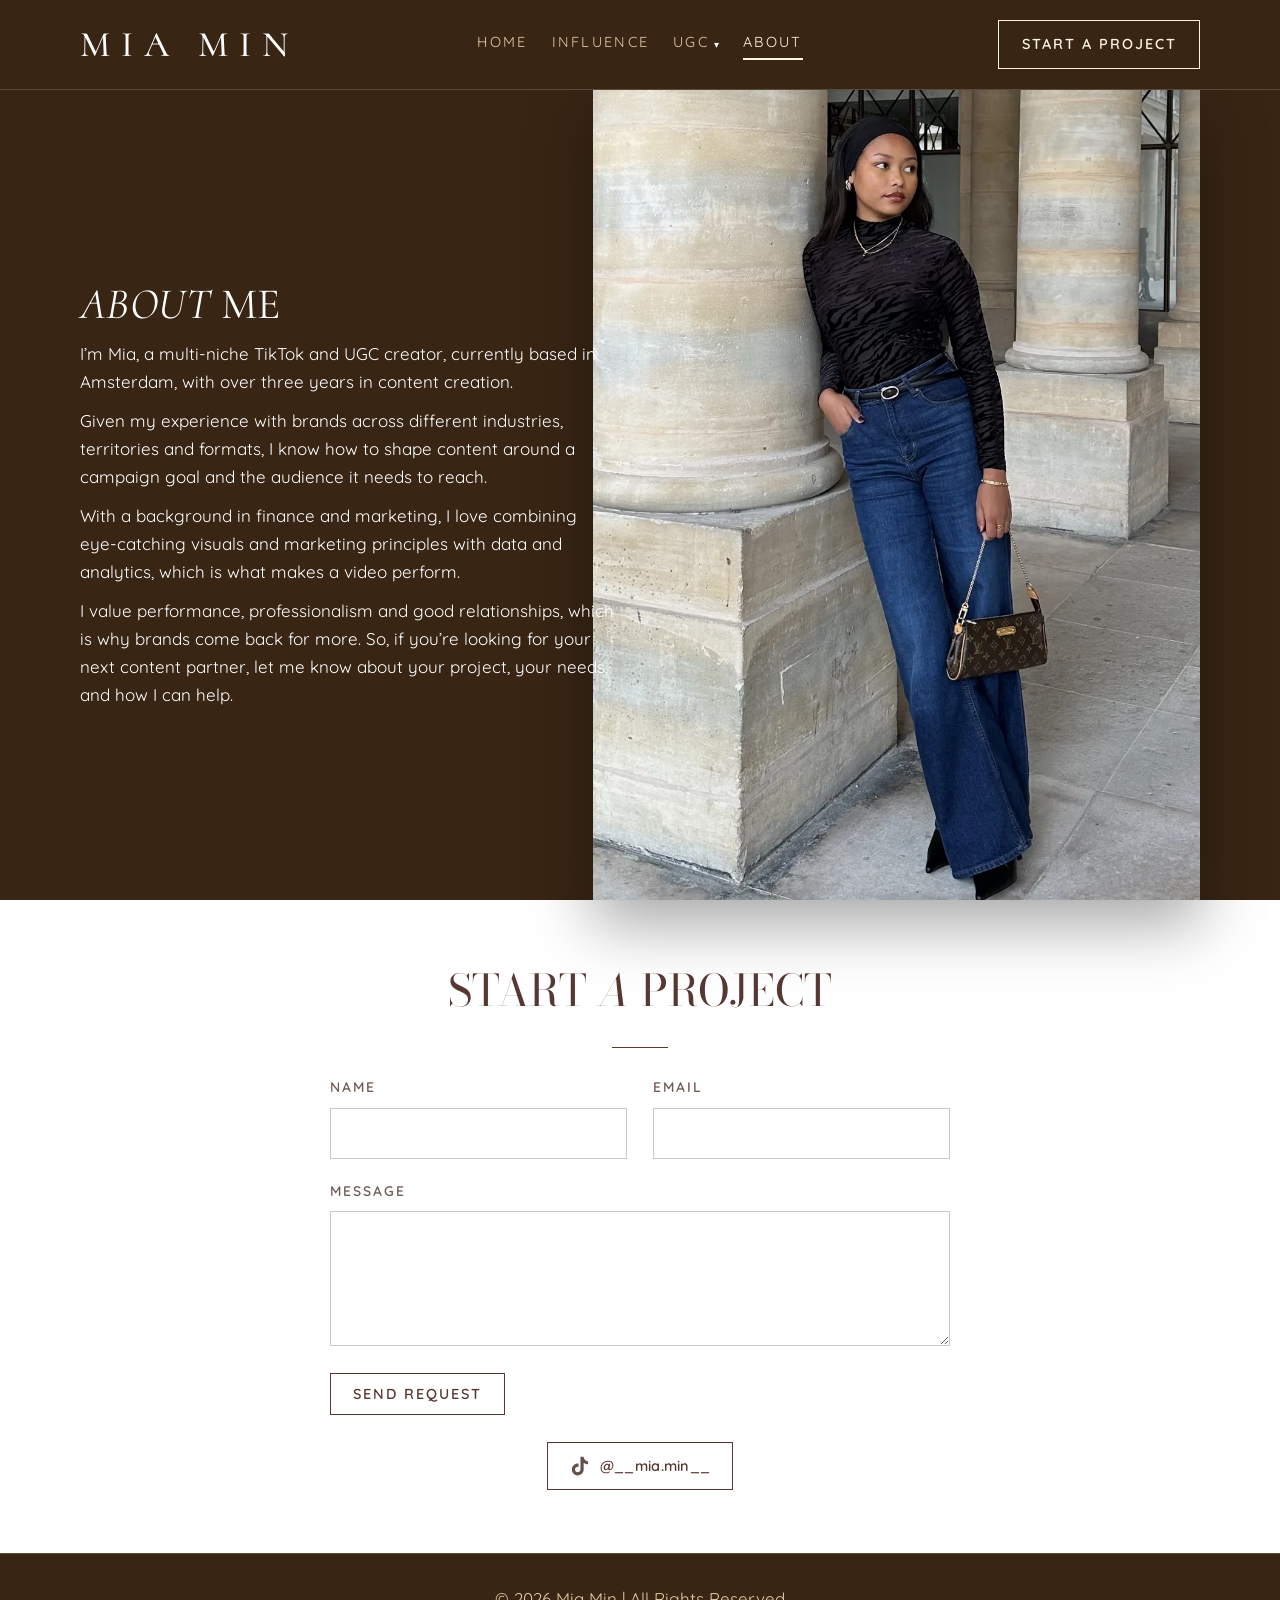
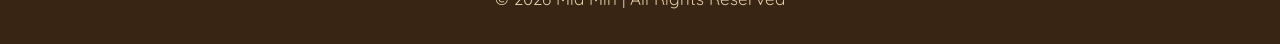
==== commit 0cd996be: "Location: Paris -> Amsterdam across titles, meta, schema and copy Brand names (Yachts de Paris, Pari" ====
--- a/about.html
+++ b/about.html
@@ -12,23 +12,23 @@
 
     gtag('config', 'G-P4KPC04LGJ');
   </script>
-  <title>About Mia Min | Bilingual Content Creator in Paris</title>
-  <meta name="description" content="Mia Min is a multi-niche TikTok and brand content creator in Paris, with 3+ years of experience and a background in finance and marketing. English &amp; French." />
+  <title>About Mia Min | Bilingual Content Creator in Amsterdam</title>
+  <meta name="description" content="Mia Min is a multi-niche TikTok and brand content creator in Amsterdam, with 3+ years of experience and a background in finance and marketing. English &amp; French." />
   <link rel="canonical" href="https://miamincreative.com/about.html" />
   <meta property="og:type" content="profile" />
   <meta property="og:site_name" content="Mia Min" />
   <meta property="og:locale" content="en_US" />
   <meta property="og:locale:alternate" content="fr_FR" />
   <meta property="og:url" content="https://miamincreative.com/about.html" />
-  <meta property="og:title" content="About Mia Min | Bilingual Content Creator in Paris" />
-  <meta property="og:description" content="Mia Min is a multi-niche TikTok and brand content creator in Paris, with 3+ years of experience and a background in finance and marketing. English &amp; French." />
+  <meta property="og:title" content="About Mia Min | Bilingual Content Creator in Amsterdam" />
+  <meta property="og:description" content="Mia Min is a multi-niche TikTok and brand content creator in Amsterdam, with 3+ years of experience and a background in finance and marketing. English &amp; French." />
   <meta property="og:image" content="https://miamincreative.com/media/og-image.jpg" />
   <meta property="og:image:width" content="1200" />
   <meta property="og:image:height" content="630" />
-  <meta property="og:image:alt" content="Mia Min, beauty, fashion and lifestyle content creator in Paris" />
+  <meta property="og:image:alt" content="Mia Min, beauty, fashion and lifestyle content creator in Amsterdam" />
   <meta name="twitter:card" content="summary_large_image" />
-  <meta name="twitter:title" content="About Mia Min | Bilingual Content Creator in Paris" />
-  <meta name="twitter:description" content="Mia Min is a multi-niche TikTok and brand content creator in Paris, with 3+ years of experience and a background in finance and marketing. English &amp; French." />
+  <meta name="twitter:title" content="About Mia Min | Bilingual Content Creator in Amsterdam" />
+  <meta name="twitter:description" content="Mia Min is a multi-niche TikTok and brand content creator in Amsterdam, with 3+ years of experience and a background in finance and marketing. English &amp; French." />
   <meta name="twitter:image" content="https://miamincreative.com/media/og-image.jpg" />
   <script type="application/ld+json">
   {
@@ -37,8 +37,8 @@
       {
         "@type": "ProfilePage",
         "url": "https://miamincreative.com/about.html",
-        "name": "About Mia Min | Bilingual Content Creator in Paris",
-        "description": "Mia Min is a multi-niche TikTok and brand content creator in Paris, with 3+ years of experience and a background in finance and marketing. English & French.",
+        "name": "About Mia Min | Bilingual Content Creator in Amsterdam",
+        "description": "Mia Min is a multi-niche TikTok and brand content creator in Amsterdam, with 3+ years of experience and a background in finance and marketing. English & French.",
         "isPartOf": {
           "@id": "https://miamincreative.com/#website"
         },
@@ -73,12 +73,12 @@
         "url": "https://miamincreative.com/",
         "image": "https://miamincreative.com/media/home_hero.webp",
         "jobTitle": "Beauty, Fashion & Lifestyle Content Creator",
-        "description": "Paris-based bilingual (English/French) TikTok creator making brand partnerships and ad-ready video content for beauty, hair, fashion and lifestyle brands.",
+        "description": "Amsterdam-based bilingual (English/French) TikTok creator making brand partnerships and ad-ready video content for beauty, hair, fashion and lifestyle brands.",
         "email": "mailto:hello@miamincreative.com",
         "address": {
           "@type": "PostalAddress",
-          "addressLocality": "Paris",
-          "addressCountry": "FR"
+          "addressLocality": "Amsterdam",
+          "addressCountry": "NL"
         },
         "knowsLanguage": [
           "en",
@@ -122,7 +122,7 @@
       <div class="hero-grid hero-grid--reverse">
         <div class="hero-content about-text">
           <h1><em>About</em> Me</h1>
-          <p>I’m Mia, a multi-niche TikTok and UGC creator, currently based in Paris, with over three years in content creation.</p>
+          <p>I’m Mia, a multi-niche TikTok and UGC creator, currently based in Amsterdam, with over three years in content creation.</p>
           <p>Given my experience with brands across different industries, territories and formats, I know how to shape content around a campaign goal and the audience it needs to reach.</p>
           <p>With a background in finance and marketing, I love combining eye-catching visuals and marketing principles with data and analytics, which is what makes a video perform.</p>
           <p>I value performance, professionalism and good relationships, which is why brands come back for more. So, if you’re looking for your next content partner, let me know about your project, your needs, and how I can help.</p>
--- a/css/index-theme.css
+++ b/css/index-theme.css
@@ -24,6 +24,11 @@
   --font-display: "Cormorant", serif;
   --font-body: "Quicksand", sans-serif;
   --font-brand: "Great Vibes", cursive;
+  /* "MIA MIN" wordmark: one size and spacing on every page and screen
+     (px, so it doesn't follow the root font-size breakpoints); only
+     shrinks on narrow phones so it still fits beside the menu button */
+  --brand-size: clamp(28px, 8.5vw, 36px);
+  --brand-tracking: 0.3em;
   /* square corners on every card/frame/field (client, 2026-10-06);
      only true circles (play badges, round icons) stay round */
   --radius-xl: 0;
@@ -193,8 +198,9 @@
   font-style: normal;
   font-weight: 500;
   text-transform: uppercase;
-  letter-spacing: 0.3em; /* widely spaced capitals */
-  font-size: 2.1rem;
+  letter-spacing: var(--brand-tracking);
+  font-size: var(--brand-size);
+  line-height: 1.2;
   color: #FFFFFF; /* pure white (was the inherited cream) */
 }
 
@@ -1921,19 +1927,6 @@
   white-space: nowrap;
 }
 
-@media (max-width: 640px) {
-  body[data-theme="espresso"] .brand {
-    font-size: 1.45rem;
-    letter-spacing: 0.2em;
-  }
-}
-
-@media (max-width: 400px) {
-  body[data-theme="espresso"] .brand {
-    font-size: 1.25rem;
-    letter-spacing: 0.16em;
-  }
-}
 
 /* "What I Offer" on a brown section: cream titles/text, light dividers */
 body[data-theme="espresso"] .section-cream .offer-row h4 {
